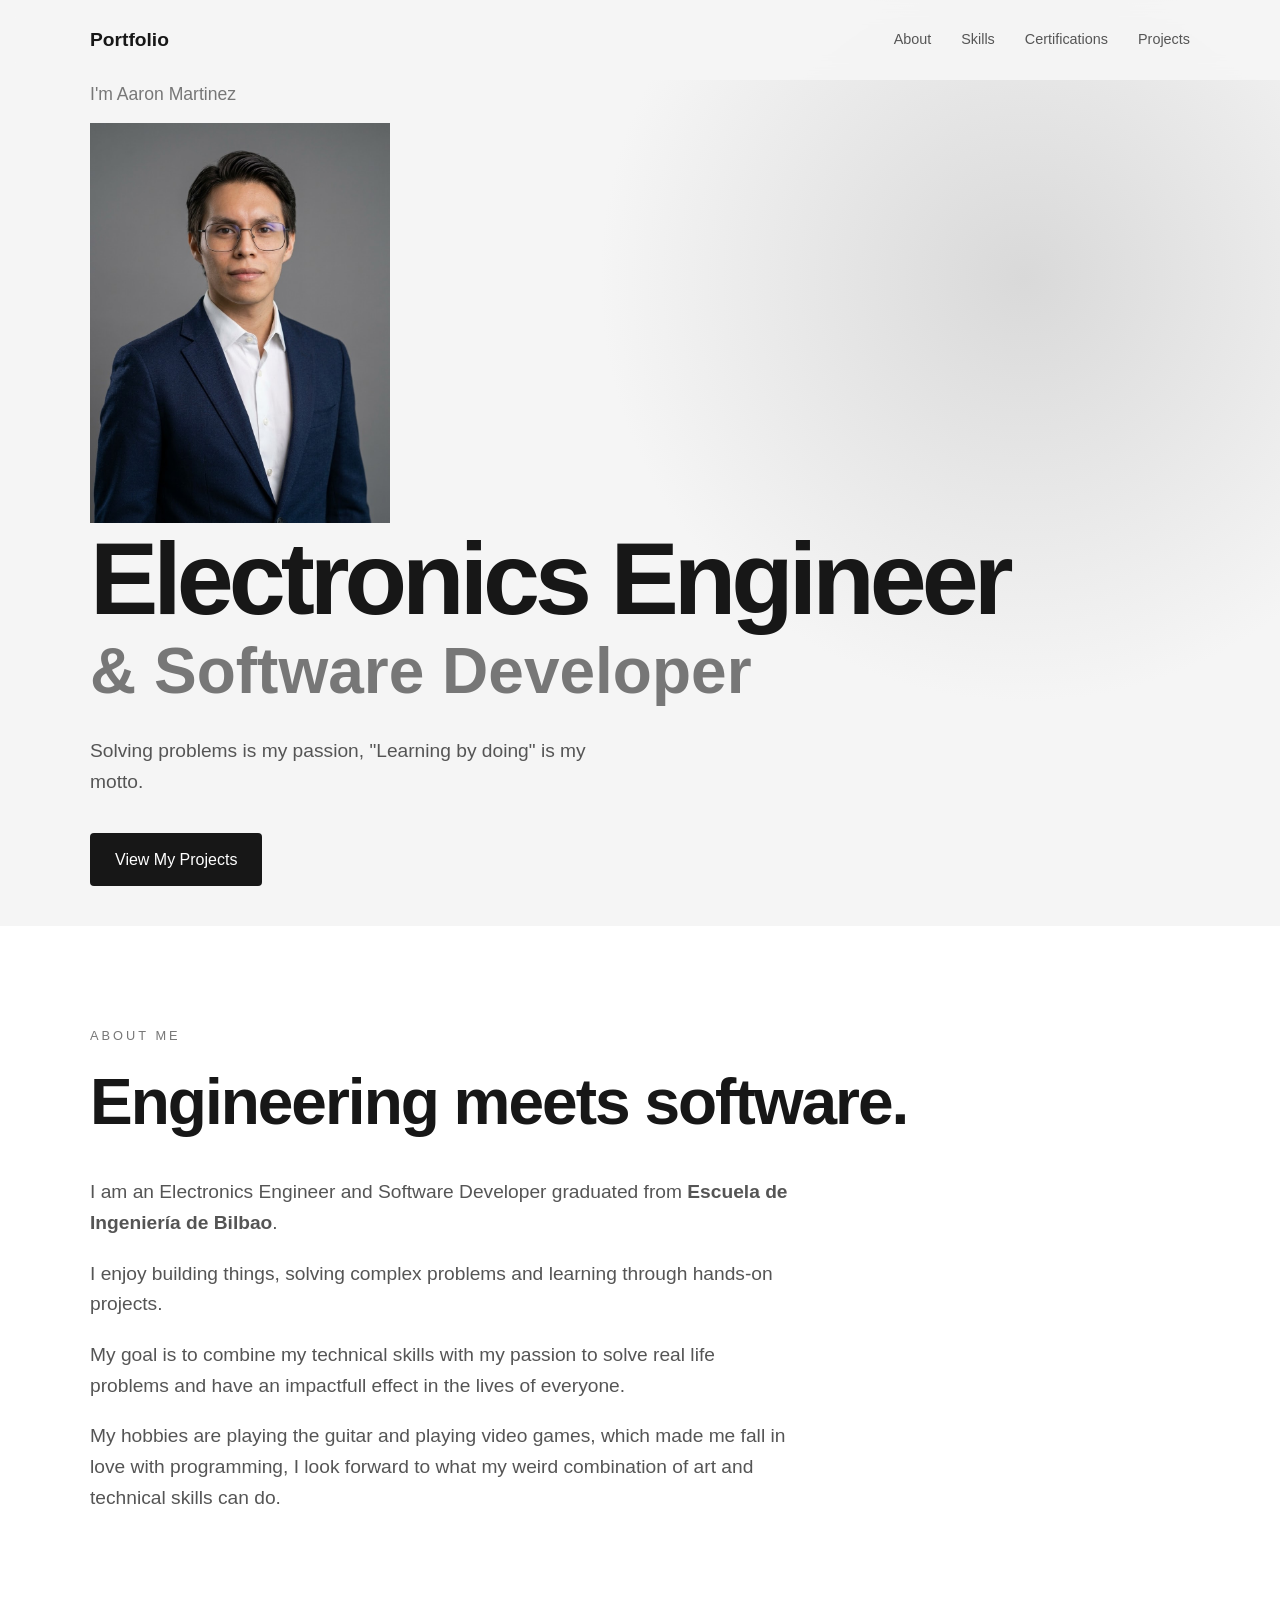
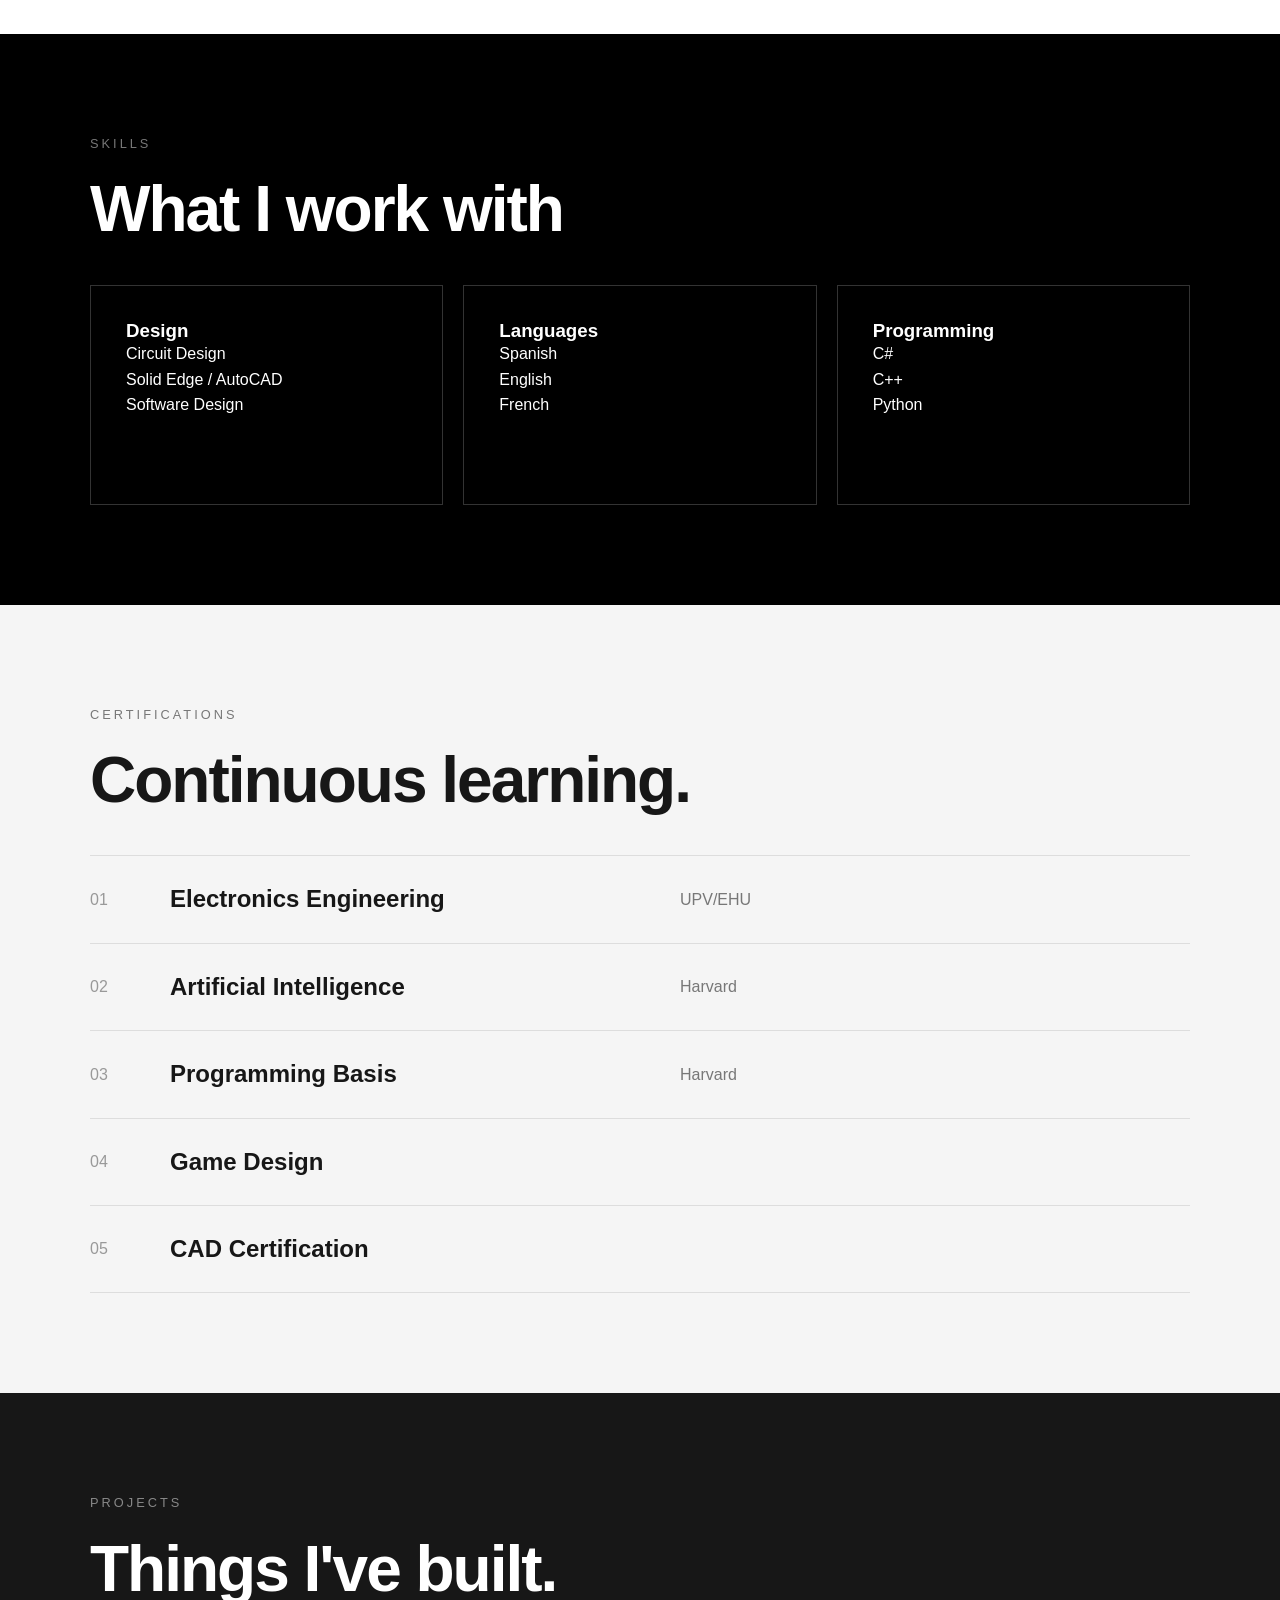
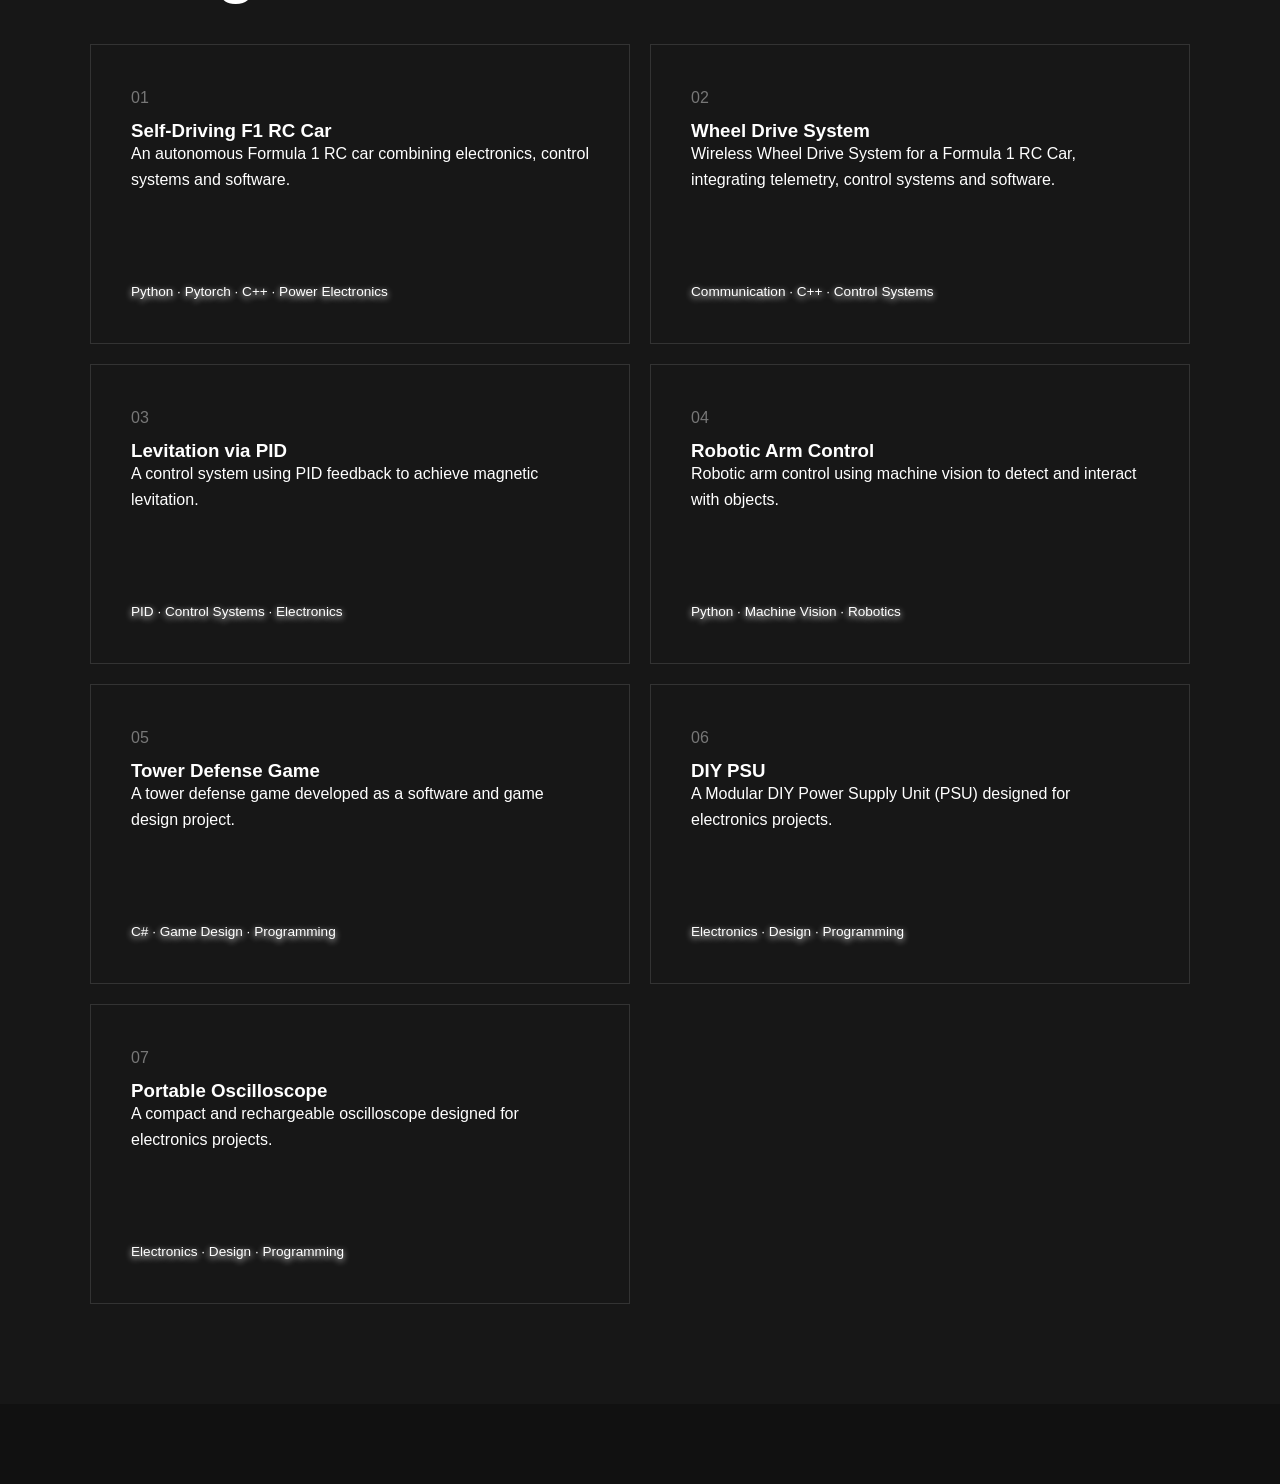
==== index.html @ e3aecd92 "Expand portfolio bio and refine project styling Add personal goals and hobbies to the About section," ====
<html lang="en">
<head>
    <meta charset="UTF-8">
    <meta name="viewport" content="width=device-width, initial-scale=1.0">

    <title>Electronics Engineer | Software Developer</title>

    <link rel="stylesheet" href="style.css">
</head>

<body>

    <!-- Navigation -->
    <nav>
        <div class="nav-container">
            <a href="#" class="logo">Portfolio</a>

            <div class="nav-links">
                <a href="#about">About</a>
                <a href="#skills">Skills</a>
                <a href="#certifications">Certifications</a>
                <a href="#projects">Projects</a>
            </div>
        </div>
    </nav>


    <!-- Hero Section -->
    <header class="hero">

        <div class="hero-content">

            <p class="intro">I'm Aaron Martinez</p>

            <img src="images/Profile.jpeg" alt="This is my picture" width="300">

            <h1>Electronics Engineer</h1>

            <h2>& Software Developer</h2>

            <p class="description">
                Solving problems is my passion,
                "Learning by doing" is my motto.
            </p>

            <a href="#projects" class="button">
                View My Projects
            </a>

        </div>

    </header>


    <!-- About -->
    <section id="about">

        <div class="container">

            <p class="section-label">ABOUT ME</p>

            <h2>Engineering meets software.</h2>

            <p>
                I am an Electronics Engineer and Software Developer
                graduated from <strong>Escuela de Ingeniería de Bilbao</strong>.
            </p>

            <p>
                I enjoy building things, solving complex problems and
                learning through hands-on projects.
            </p>

            <p>My goal is to combine my technical skills with my passion to solve real life problems and have an impactfull effect in the lives of everyone.</p>

            <p>My hobbies are playing the guitar and playing video games, which made me fall in love with programming, I look forward to what my weird combination of art and technical skills can do.</p>

        </div>

    </section>


    <!-- Skills -->
    <section id="skills" class="dark-section-underlay">

        <div class="container-underlay">
            <p class="section-label">SKILLS</p>

            <h2>What I work with</h2>

            <div class="skills-grid">

                <div class="skill-card-design">
                    <h3>Design</h3>
                    <p>
                        Circuit Design<br>
                        Solid Edge / AutoCAD<br>
                        Software Design
                    </p>
                </div>

                <div class="skill-card-languages">
                    <h3>Languages</h3>
                    <p>
                        Spanish<br>
                        English<br>
                        French
                    </p>
                </div>

                <div class="skill-card-programming">
                    <h3>Programming</h3>
                    <p>
                        C#<br>
                        C++<br>
                        Python
                    </p>
                </div>

            </div>

        </div>

    </section>


    <!-- Certifications -->
    <section id="certifications">

        <div class="container">

            <p class="section-label">CERTIFICATIONS</p>

            <h2>Continuous learning.</h2>

            <div class="certifications-list">
                
                <div class="certification">
                    <span>01</span>
                    <h3><a href="Certificates/University_Certificate.html">Electronics Engineering</a></h3>
                    <p>UPV/EHU</p>
                </div>

                <div class="certification">
                    <span>02</span>
                    <h3><a href="Certificates/AI_Certificate.html">Artificial Intelligence</a></h3>
                    <p>Harvard</p>
                </div>
                
                <div class="certification">
                    <span>03</span>
                    <h3><a href="Certificates/Programming_Certificate.html">Programming Basis</a></h3>
                    <p>Harvard</p>
                </div>

                <div class="certification">
                    <span>04</span>
                    <h3><a href="Certificates/Game_Certificate.html">Game Design</a></h3>
                </div>

                <div class="certification">
                    <span>05</span>
                    <h3>CAD Certification</h3>
                </div>

            </div>

        </div>

    </section>


    <!-- Projects -->
    <section id="projects" class="dark-section">

        <div class="container">

            <p class="section-label">PROJECTS</p>

            <h2>Things I've built.</h2>

            <div class="projects-grid">

                <article class="project-card-1">
                    <div class="project-number">01</div>

                    <h3>Self-Driving F1 RC Car</h3>

                    <p>
                        An autonomous Formula 1 RC car combining
                        electronics, control systems and software.
                    </p>

                    <span class="project-tags">
                        Python · Pytorch · C++ · Power Electronics
                    </span>
                </article>

                <article class="project-card-2">
                    <div class="project-number">02</div>

                    <h3>Wheel Drive System</h3>

                    <p>
                        Wireless Wheel Drive System for a Formula 1 RC Car, integrating
                        telemetry, control systems and software.
                    </p>

                    <span class="project-tags">
                        Communication · C++ · Control Systems
                    </span>
                </article>


                <article class="project-card-3">
                    <div class="project-number">03</div>

                    <h3><a href="Projects/Levitator_paper.html">Levitation via PID</a></h3>

                    <p>
                        A control system using PID feedback to
                        achieve magnetic levitation.
                    </p>

                    <span class="project-tags">
                        PID · Control Systems · Electronics
                    </span>
                </article>


                <article class="project-card-4">
                    <div class="project-number">04</div>

                    <h3>Robotic Arm Control</h3>

                    <p>
                        Robotic arm control using machine vision
                        to detect and interact with objects.
                    </p>

                    <span class="project-tags">
                        Python · Machine Vision · Robotics
                    </span>
                </article>


                <article class="project-card-5">
                    <div class="project-number">05</div>

                    <h3>Tower Defense Game</h3>

                    <p>
                        A tower defense game developed as a
                        software and game design project.
                    </p>

                    <span class="project-tags">
                        C# · Game Design · Programming
                    </span>
                </article>

                <article class="project-card-6">
                    <div class="project-number">06</div>

                    <h3>DIY PSU</h3>

                    <p>
                        A Modular DIY Power Supply Unit (PSU) designed for electronics projects.
                    </p>

                    <span class="project-tags">
                        Electronics · Design · Programming
                    </span>
                </article>

                <article class="project-card-7">
                    <div class="project-number">07</div>

                    <h3>Portable Oscilloscope</h3>

                    <p>
                        A compact and rechargeable oscilloscope designed for electronics projects.
                    </p>

                    <span class="project-tags">
                        Electronics · Design · Programming
                    </span>

                </article>

            </div>

        </div>

    </section>


    <!-- Footer -->
    <footer>

        <p>
            
        </p>

    </footer>


</body>
</html>
---- style.css ----
/* ------------------------------
   General
------------------------------ */

* {
    margin: 0;
    padding: 0;
    box-sizing: border-box;
}

html {
    scroll-behavior: smooth;
}

body {
    font-family: Arial, Helvetica, sans-serif;
    background: #f5f5f5;
    color: #171717;
    line-height: 1.6;
}

.container {
    width: min(1100px, 90%);
    margin: auto;
}

.container-underlay {
    width: min(1100px, 90%);
    margin: auto;
    position: relative;
    height: fit-content;

}

section {
    padding: 100px 0;
}

h1,
h2,
h3 {
    line-height: 1.1;
}

a {
    color: inherit;
    text-decoration: none;
}


/* ------------------------------
   Navigation
------------------------------ */

nav {
    position: fixed;
    top: 0;
    left: 0;

    width: 100%;

    background: rgba(245, 245, 245, 0.9);

    backdrop-filter: blur(10px);

    z-index: 100;
}

.nav-container {
    width: min(1100px, 90%);
    margin: auto;

    height: 80px;

    display: flex;
    align-items: center;
    justify-content: space-between;
}

.logo {
    font-size: 1.2rem;
    font-weight: bold;
}

.nav-links {
    display: flex;
    gap: 30px;
}

.nav-links a {
    font-size: 0.9rem;
    color: #555;

    transition: color 0.2s;
}

.nav-links a:hover {
    color: #000;
}


/* ------------------------------
   Hero
------------------------------ */

.hero {
    min-height: 100vh;

    display: flex;
    align-items: center;

    background:
        radial-gradient(
            circle at 80% 30%,
            #d9d9d9,
            transparent 35%
        );
}

.hero-content {
    width: min(1100px, 90%);
    margin: auto;
    margin-top: 80px;
    margin-bottom: 40px;
}

.intro {
    font-size: 1.1rem;
    color: #777;

    margin-bottom: 15px;
}

.hero h1 {
    font-size: clamp(3rem, 8vw, 7rem);
    letter-spacing: -5px;
}

.hero h2 {
    font-size: clamp(2rem, 5vw, 4rem);

    color: #777;

    margin-bottom: 30px;
}

.description {
    max-width: 500px;

    font-size: 1.2rem;
    color: #555;

    margin-bottom: 35px;
}

.button {
    display: inline-block;

    padding: 14px 25px;

    background: #171717;
    color: white;

    border-radius: 4px;

    transition: transform 0.2s, background 0.2s;
}

.button:hover {
    transform: translateY(-3px);
    background: #333;
}


/* ------------------------------
   Section headings
------------------------------ */

.section-label {
    font-size: 0.8rem;

    letter-spacing: 3px;

    color: #777;

    margin-bottom: 20px;
}

section h2 {
    font-size: clamp(2rem, 5vw, 4rem);

    margin-bottom: 40px;

    letter-spacing: -2px;
}


/* ------------------------------
   About
------------------------------ */

#about {
    background: white;
}

#about p:not(.section-label) {
    max-width: 700px;

    font-size: 1.2rem;

    color: #555;

    margin-bottom: 20px;
}


/* ------------------------------
   Dark Sections
------------------------------ */

.dark-section {
    background: #171717;
    color: white;
}

.dark-section-underlay {
    position: relative;
    isolation: isolate;
    overflow: hidden;
    background: url('images/Black.png') no-repeat center / cover;
    color: white;
}

.dark-section-underlay::before {
    content: "";
    position: absolute;
    inset: 0;
    background: var(--bg-image) no-repeat center / cover;
    opacity: 0;
    transition: opacity 0.5s ease-in-out;
    z-index: -1;
}

.dark-section-underlay:has(.skill-card-design:hover)::before {
    --bg-image: url('images/Lab_1.jpeg');
    opacity: 0.5;
}

.dark-section-underlay:has(.skill-card-languages:hover)::before {
    --bg-image: url('images/Triflag.jpg');
    opacity: 0.5;
}

.dark-section-underlay:has(.skill-card-programming:hover)::before {
    --bg-image: url('images/CS50.png');
    background-size: cover;
    opacity: 0.5;
}

.dark-section .section-label {
    color: #888;
}


/* ------------------------------
   Skills
------------------------------ */

.skills-grid {
    display: grid;

    grid-template-columns: repeat(3, 1fr);

    gap: 20px;
}

.skill-card-design {
    top: 0;
    left: 0;
    transform: translate(0, 0);

    padding: 35px;

    border: 1px solid #333;

    min-height: 220px;

    transition: transform 0.2s, border-color 0.2s;
}

.skill-card-languages {
    top: 0;
    left: 0;
    transform: translate(0, 0);

    padding: 35px;

    border: 1px solid #333;

    min-height: 220px;

    transition: transform 0.2s, border-color 0.2s;
}

.skill-card-programming {
    top: 0;
    left: 0;
    transform: translate(0, 0);

    padding: 35px;

    border: 1px solid #333;

    min-height: 220px;

    transition: transform 0.2s, border-color 0.2s;
}

.skill-card:hover {
    transform: translateY(-5px);

    border-color: #777;
}

.skill-card-design:hover {
    transform: translateY(-5px);

    border-color: #777;
}

.skill-card-languages:hover {
    transform: translateY(-5px);

    border-color: #777;
}

.skill-card-programming:hover {
    transform: translateY(-5px);

    border-color: #777;
}

.skill-card:hover {
    transform: translateY(-5px);

    border-color: #777;
}

.skill-card h3 {
    text-shadow: 0 2px 6px rgba(0, 0, 0, 0.7);

    font-size: 1.5rem;

    margin-bottom: 20px;
}

.skill-card p {
    text-shadow: 0 2px 6px rgba(0, 0, 0, 0.7);

    color: #aaa;
}


/* ------------------------------
   Certifications
------------------------------ */

.certifications-list {
    border-top: 1px solid #ddd;
}

.certification {
    display: grid;

    grid-template-columns: 80px 1fr 1fr;

    align-items: center;

    padding: 30px 0;

    border-bottom: 1px solid #ddd;
}

.certification:hover {
    background: #d7d7d7;
    transform: translateX(5px);
}

.certification span {
    color: #999;
}

.certification h3 {
    font-size: 1.5rem;
}

.certification p {
    color: #777;
}


/* ------------------------------
   Projects
------------------------------ */

.projects-grid {
    display: grid;

    grid-template-columns: repeat(2, 1fr);

    gap: 20px;
}

.project-card {
    padding: 40px;

    border: 1px solid #333;

    min-height: 300px;

    display: flex;
    flex-direction: column;

    transition: transform 0.2s, border-color 0.2s;
}

.project-card-1 {
    padding: 40px;

    border: 1px solid #333;

    min-height: 300px;

    display: flex;
    flex-direction: column;

    transition: transform 0.2s, border-color 0.2s;
}

.project-card-1::before{
    content: "";
    position: absolute;
    background:url("images/F1_Chasis.jpeg") no-repeat center / cover;
    inset: 0;
    opacity: 0;
    transition: opacity 1s ease-in-out;
    z-index: -1;
}

.project-card-1:hover {
    transform: translateY(-5px);

    border-color: #777;
}

.project-card-1:hover::before {
    opacity: 1;
}

.project-card-2 {
    padding: 40px;

    border: 1px solid #333;

    min-height: 300px;

    display: flex;
    flex-direction: column;

    transition: transform 0.2s, border-color 0.2s;
}

.project-card-2::before{
    content: "";
    position: absolute;
    background:url("images/Wheel_Inside_1.jpeg") no-repeat center / cover;
    inset: 0;
    opacity: 0;
    transition: opacity 1s ease-in-out;
    z-index: -1;
}

.project-card-2:hover {
    transform: translateY(-5px);

    border-color: #777;
}

.project-card-2:hover::before {
    opacity: 1;
}

.project-card-3 {
    padding: 40px;

    border: 1px solid #333;

    min-height: 300px;

    display: flex;
    flex-direction: column;

    transition: transform 0.2s, border-color 0.2s;
}

.project-card-3::before{
    content: "";
    position: absolute;
    background:url("images/Levitator_1.png") no-repeat center / cover;
    inset: 0;
    opacity: 0;
    transition: opacity 1s ease-in-out;
    z-index: -1;
}

.project-card-3:hover {
    transform: translateY(-5px);

    border-color: #777;
}

.project-card-3:hover::before {
    opacity: 1;
}

.project-card-4 {
    padding: 40px;

    border: 1px solid #333;

    min-height: 300px;

    display: flex;
    flex-direction: column;

    transition: transform 0.2s, border-color 0.2s;
}

.project-card-4::before{
    content: "";
    position: absolute;
    background:url("images/Levitator_1.png") no-repeat center / cover;
    inset: 0;
    opacity: 0;
    transition: opacity 1s ease-in-out;
    z-index: -1;
}

.project-card-4:hover {
    transform: translateY(-5px);

    border-color: #777;
}

.project-card-4:hover::before {
    opacity: 1;
}

.project-card-5 {
    padding: 40px;

    border: 1px solid #333;

    min-height: 300px;

    display: flex;
    flex-direction: column;

    transition: transform 0.2s, border-color 0.2s;
}

.project-card-5::before{
    content: "";
    position: absolute;
    background:url("images/Game.png") no-repeat center / cover;
    inset: 0;
    opacity: 0;
    transition: opacity 1s ease-in-out;
    z-index: -1;
}

.project-card-5:hover {
    transform: translateY(-5px);

    border-color: #777;
}

.project-card-5:hover::before {
    opacity: 1;
}

.project-card-6 {
    padding: 40px;

    border: 1px solid #333;

    min-height: 300px;

    display: flex;
    flex-direction: column;

    transition: transform 0.2s, border-color 0.2s;
}

.project-card-6::before{
    content: "";
    position: absolute;
    background:url("images/PSU_Front.jpg") no-repeat center / cover;
    inset: 0;
    opacity: 0;
    transition: opacity 1s ease-in-out;
    z-index: -1;
}

.project-card-6:hover {
    transform: translateY(-5px);

    border-color: #777;
}

.project-card-6:hover::before {
    opacity: 1;
}

.project-card-7 {
    padding: 40px;

    border: 1px solid #333;

    min-height: 300px;

    display: flex;
    flex-direction: column;

    transition: transform 0.2s, border-color 0.2s;
}

.project-card-7::before{
    content: "";
    position: absolute;
    background:url("images/Oscilloscope_Front.jpg") no-repeat center / cover;
    inset: 0;
    opacity: 0;
    transition: opacity 1s ease-in-out;
    z-index: -1;
}

.project-card-7:hover {
    transform: translateY(-5px);

    border-color: #777;
}

.project-card-7:hover::before {
    opacity: 1;
}


.project-number {
    color: #777;

    margin-bottom: 10px;
}

.project-card h3 {
    font-size: 1.8rem;

    margin-bottom: 15px;
}

.project-card p {
    color: #aaa;

    margin-bottom: 25px;
}

.project-tags {
    margin-top: auto;

    font-size: 0.85rem;
    text-shadow: 0 2px 6px white;

    color: white;
}


/* ------------------------------
   Footer
------------------------------ */

footer {
    padding: 40px;

    text-align: center;

    background: #111;

    color: #666;

    font-size: 0.9rem;
}


/* ------------------------------
   Mobile
------------------------------ */

@media (max-width: 700px) {

    .nav-links {
        display: none;
    }

    .hero h1 {
        letter-spacing: -2px;
    }

    .skills-grid {
        grid-template-columns: 1fr;
    }

    .projects-grid {
        grid-template-columns: 1fr;
    }

    .certification {
        grid-template-columns: 50px 1fr;
        gap: 10px;
    }

    .certification p {
        grid-column: 2;
    }

    section {
        padding: 70px 0;
    }

    .overlay-box {
        position: relative;
    }

    .overlay-box img{
        width: 100%;
        display: block;
    }

    .overlay-image h2{
        position: absolute;
        bottom: 20px;
        left: 20px;
        color: white;
        text-shadow: 0 2px 6px rgba(0, 0, 0, 0.7);
    }

}
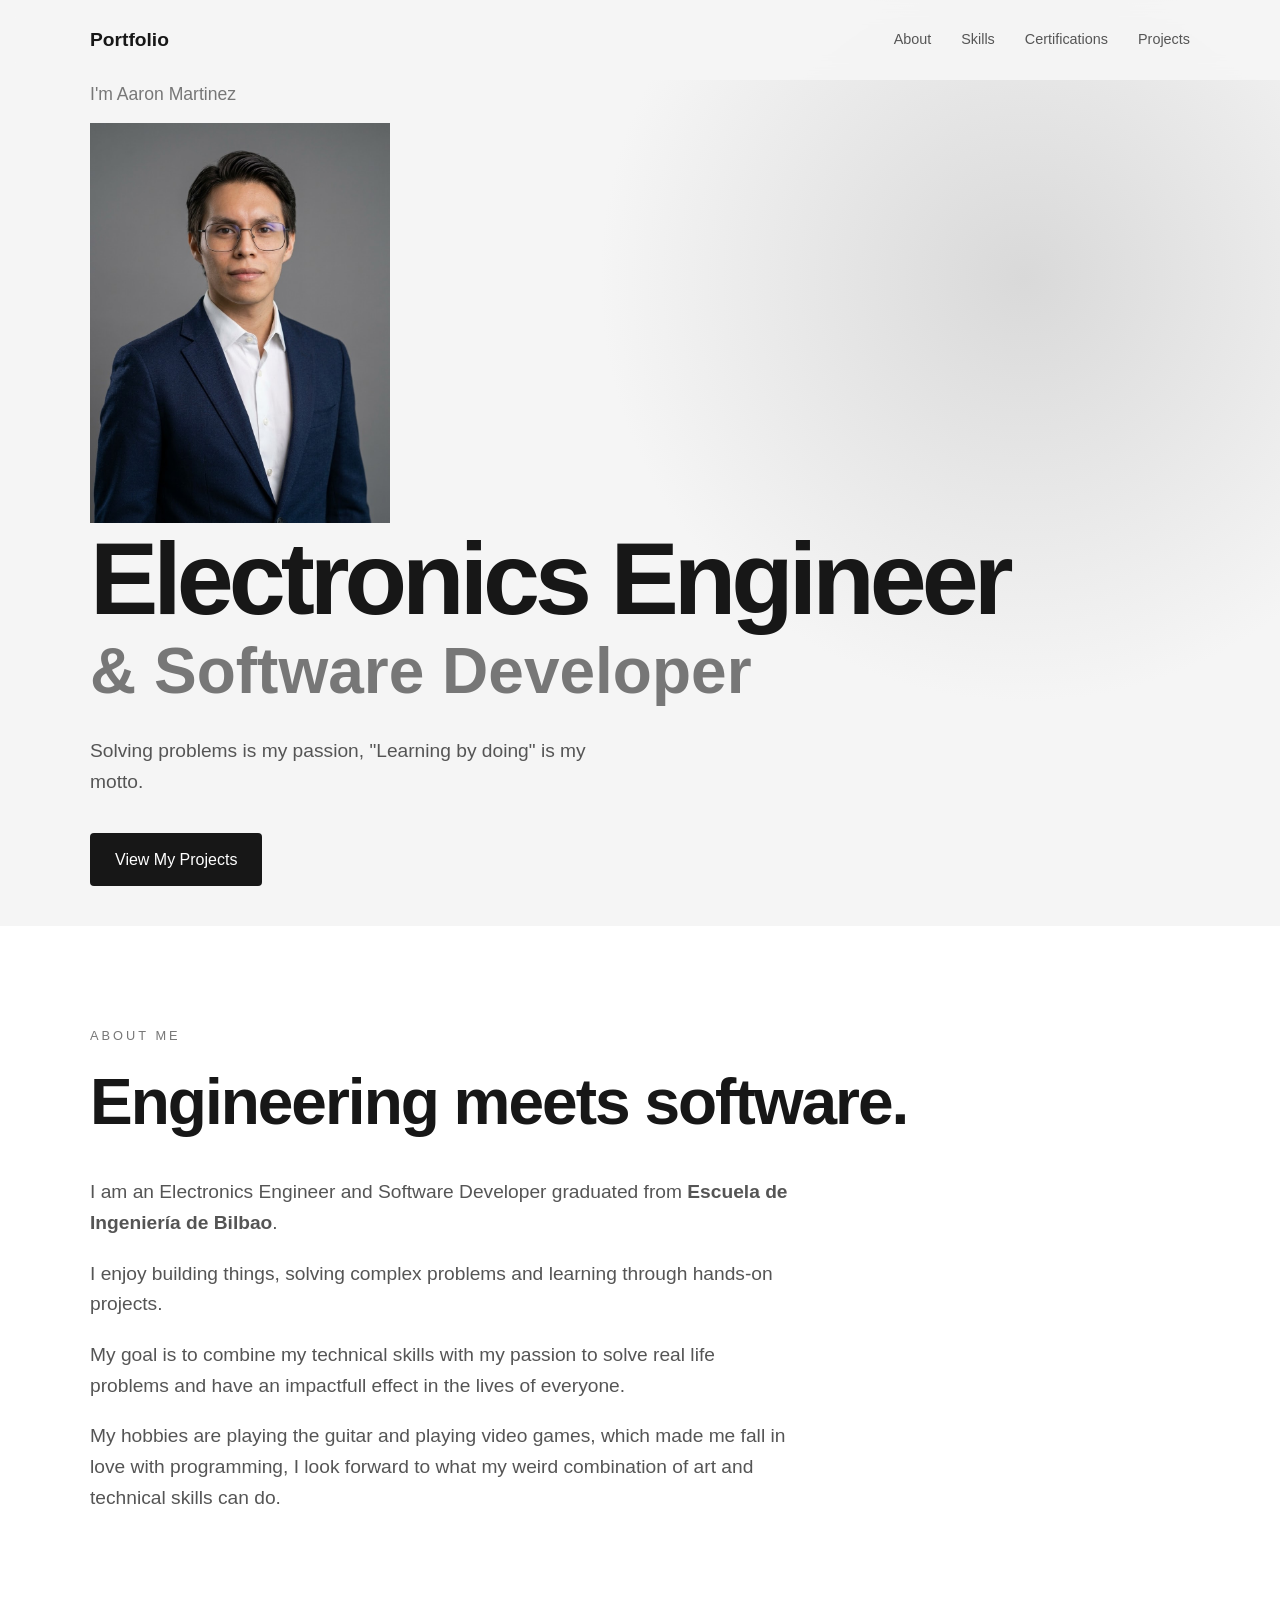
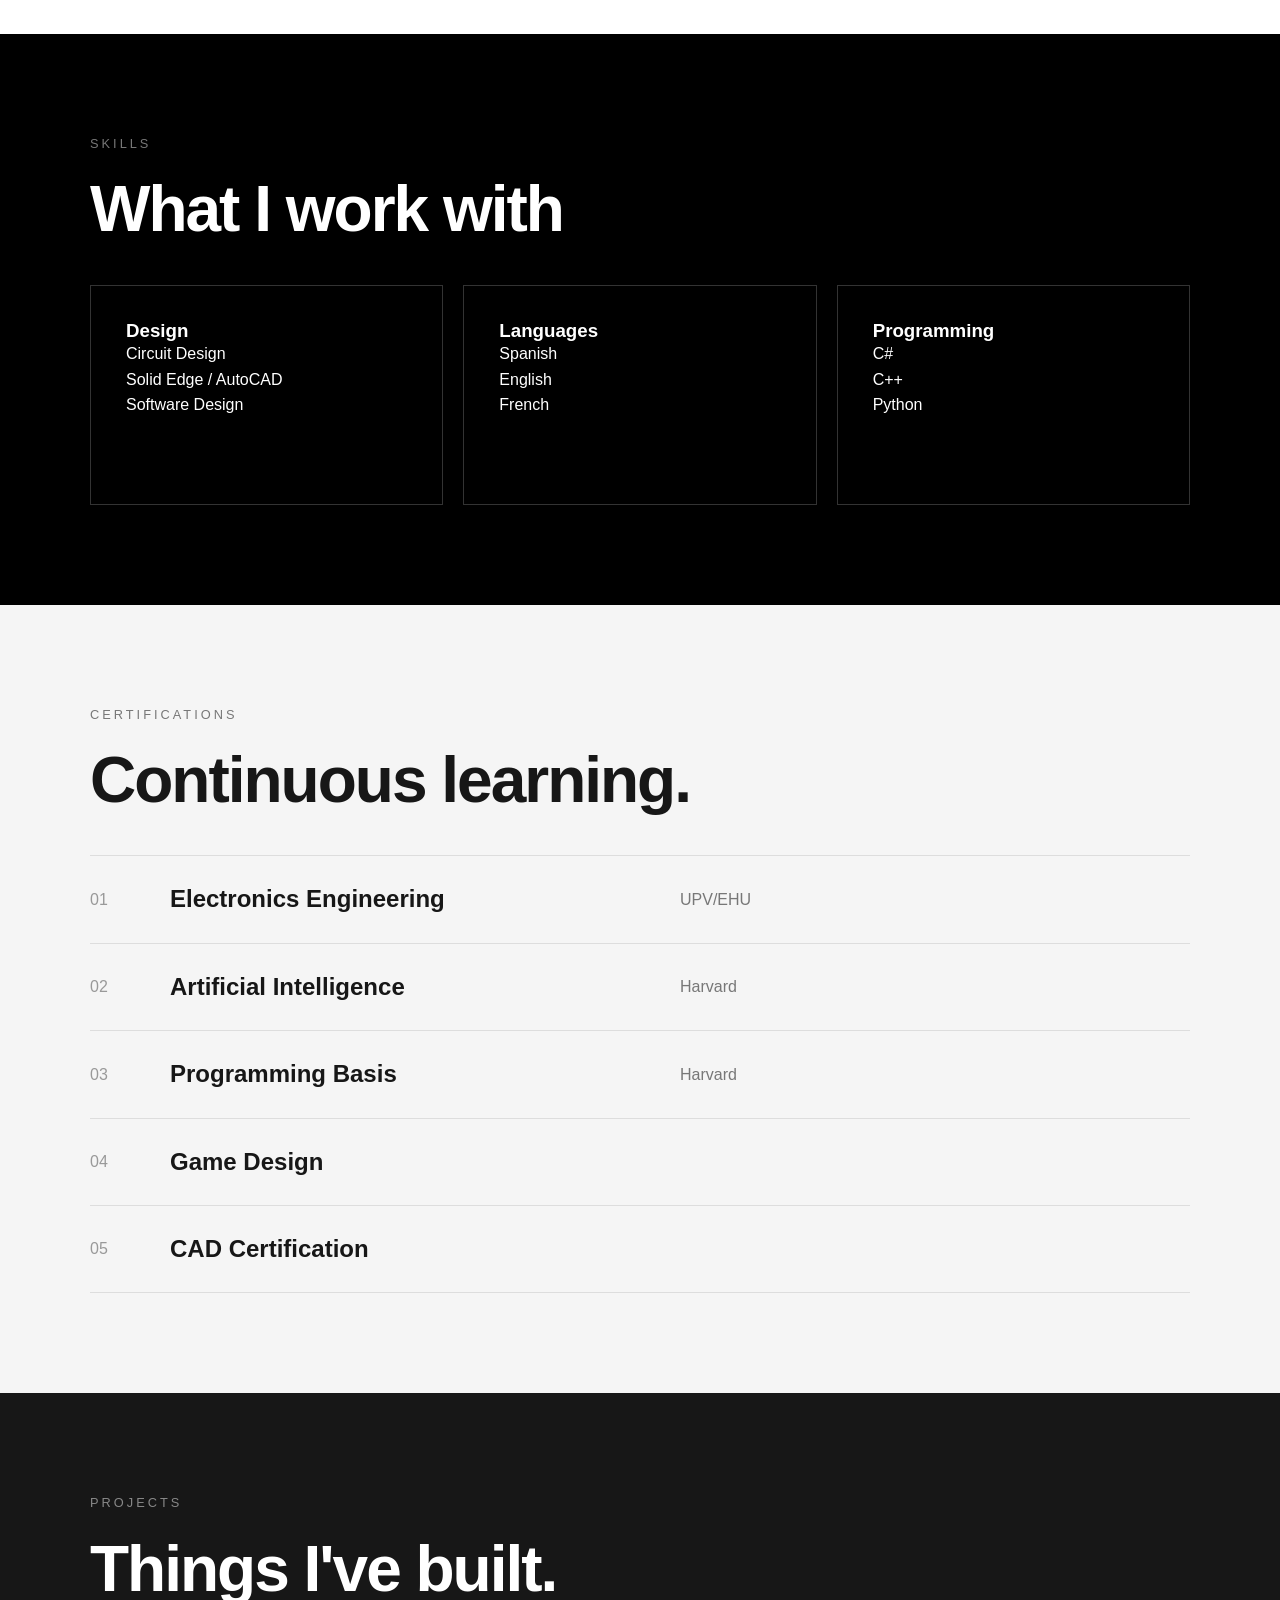
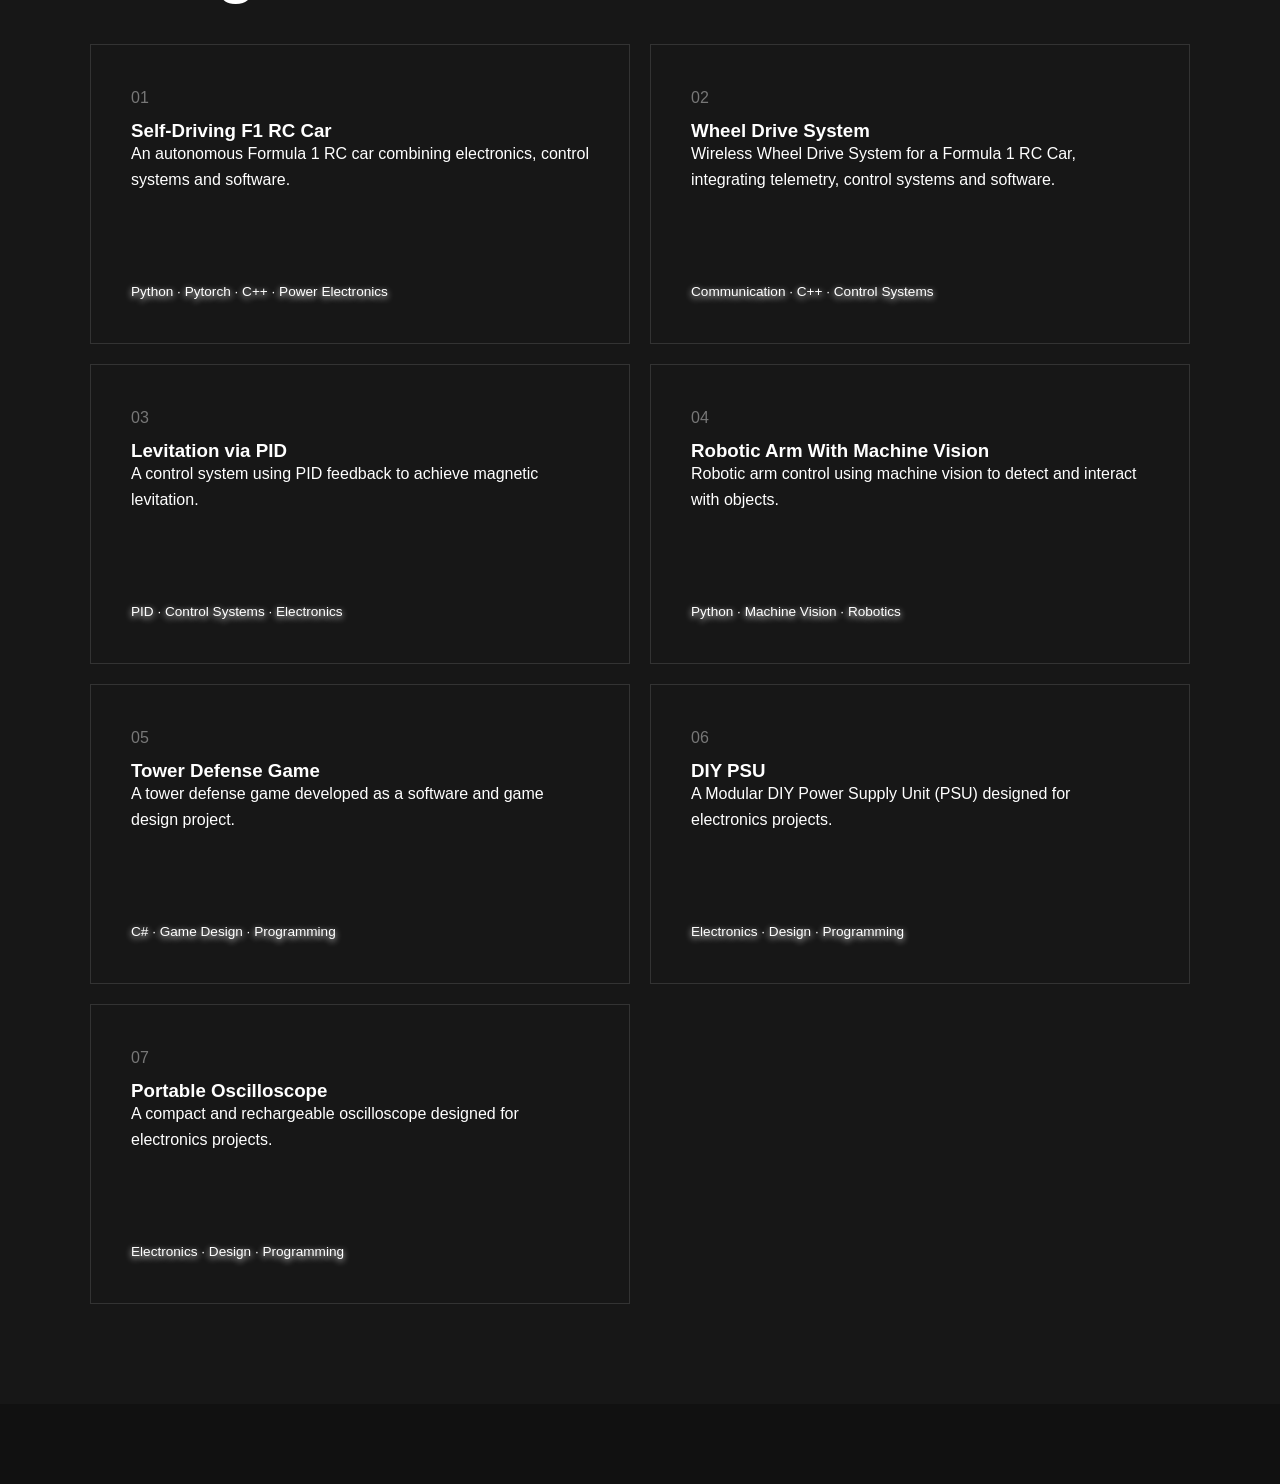
==== commit 8c103810: "Add project pages and supporting assets Add detail pages and media for the F1 car, wheel drive syste" ====
--- a/index.html
+++ b/index.html
@@ -184,7 +184,7 @@
                 <article class="project-card-1">
                     <div class="project-number">01</div>
 
-                    <h3>Self-Driving F1 RC Car</h3>
+                    <h3><a href="Projects/F1_paper.html">Self-Driving F1 RC Car</a></h3>
 
                     <p>
                         An autonomous Formula 1 RC car combining
@@ -199,7 +199,7 @@
                 <article class="project-card-2">
                     <div class="project-number">02</div>
 
-                    <h3>Wheel Drive System</h3>
+                    <h3><a href="Projects/Formula_Wheel_paper.html">Wheel Drive System</a></h3>
 
                     <p>
                         Wireless Wheel Drive System for a Formula 1 RC Car, integrating
@@ -231,7 +231,7 @@
                 <article class="project-card-4">
                     <div class="project-number">04</div>
 
-                    <h3>Robotic Arm Control</h3>
+                    <h3><a href="Projects/Arm_Control.html">Robotic Arm With Machine Vision</a></h3>
 
                     <p>
                         Robotic arm control using machine vision
--- a/style.css
+++ b/style.css
@@ -22,6 +22,13 @@
 .container {
     width: min(1100px, 90%);
     margin: auto;
+}
+
+.container h3:hover{
+    font-size: 150%;
+    transition: all ease-in-out;
+    color:#999;
+    text-shadow: #ffffff;
 }
 
 .container-underlay {
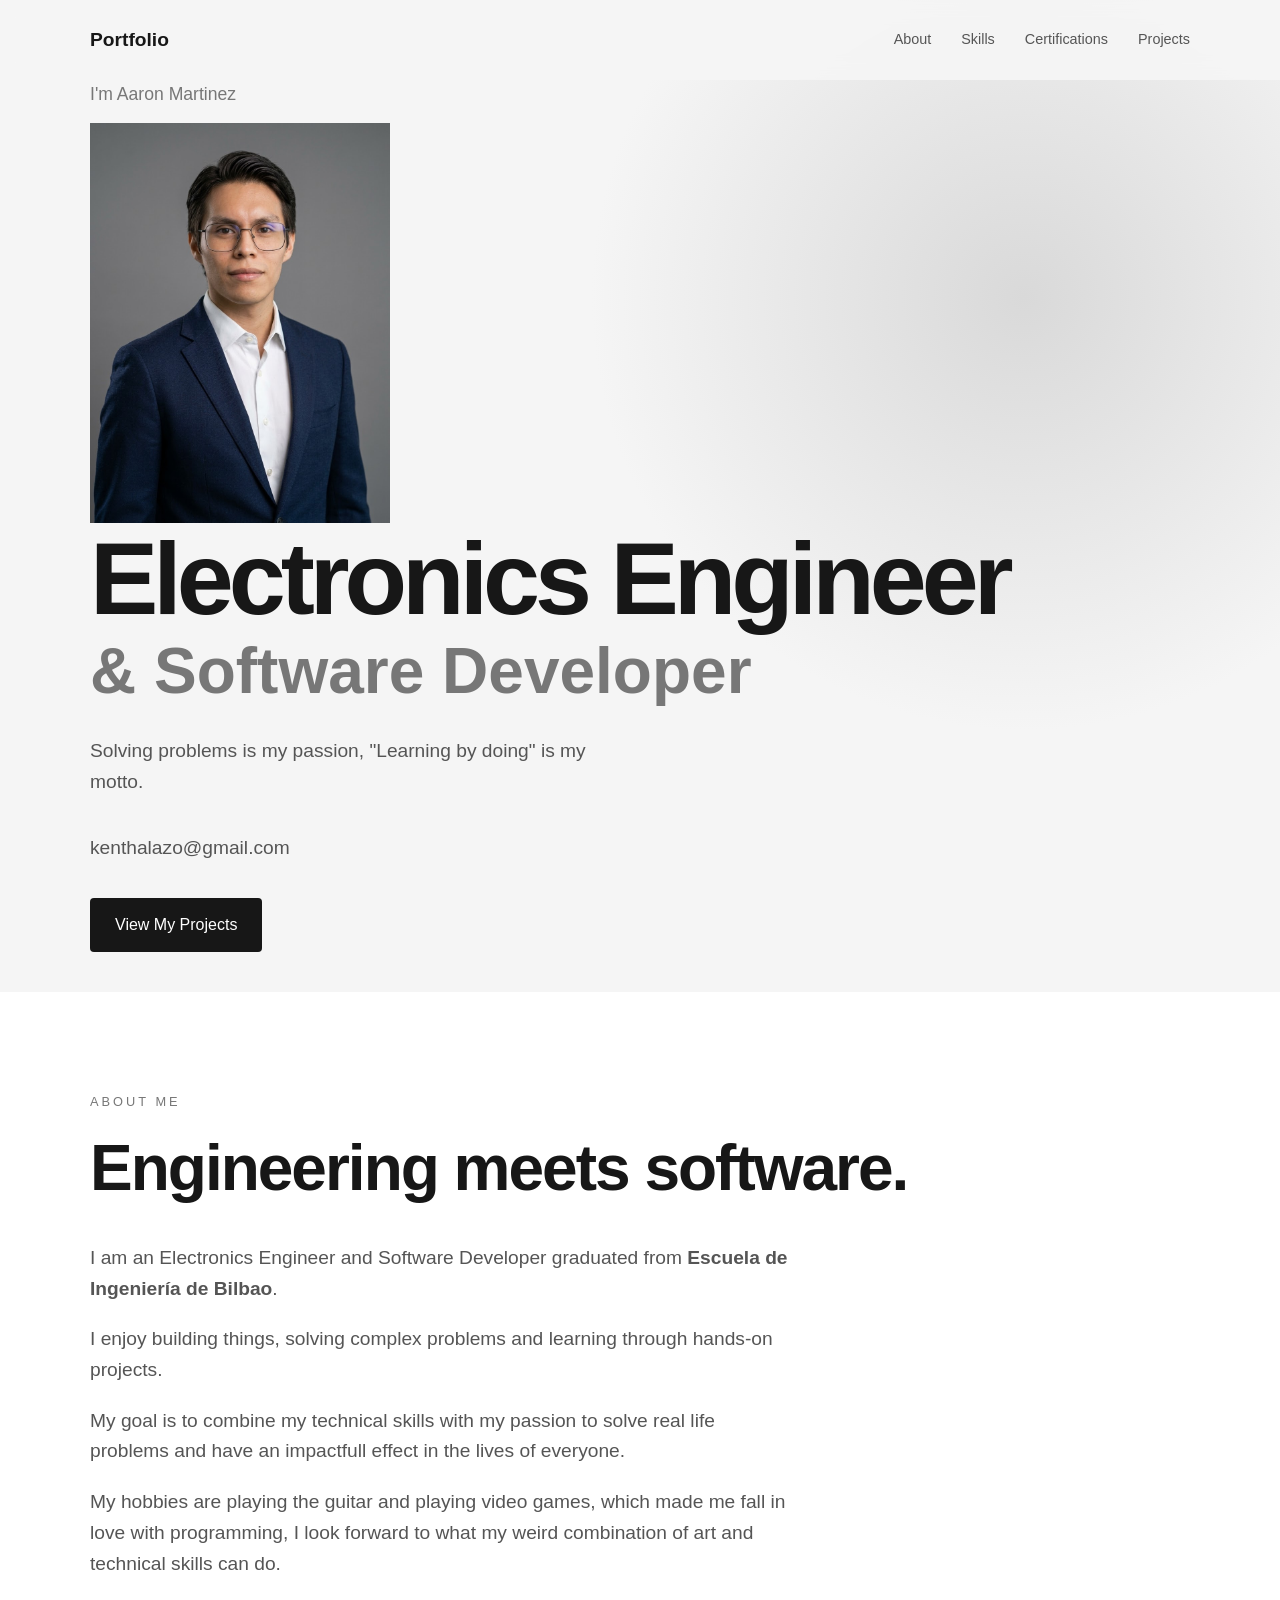
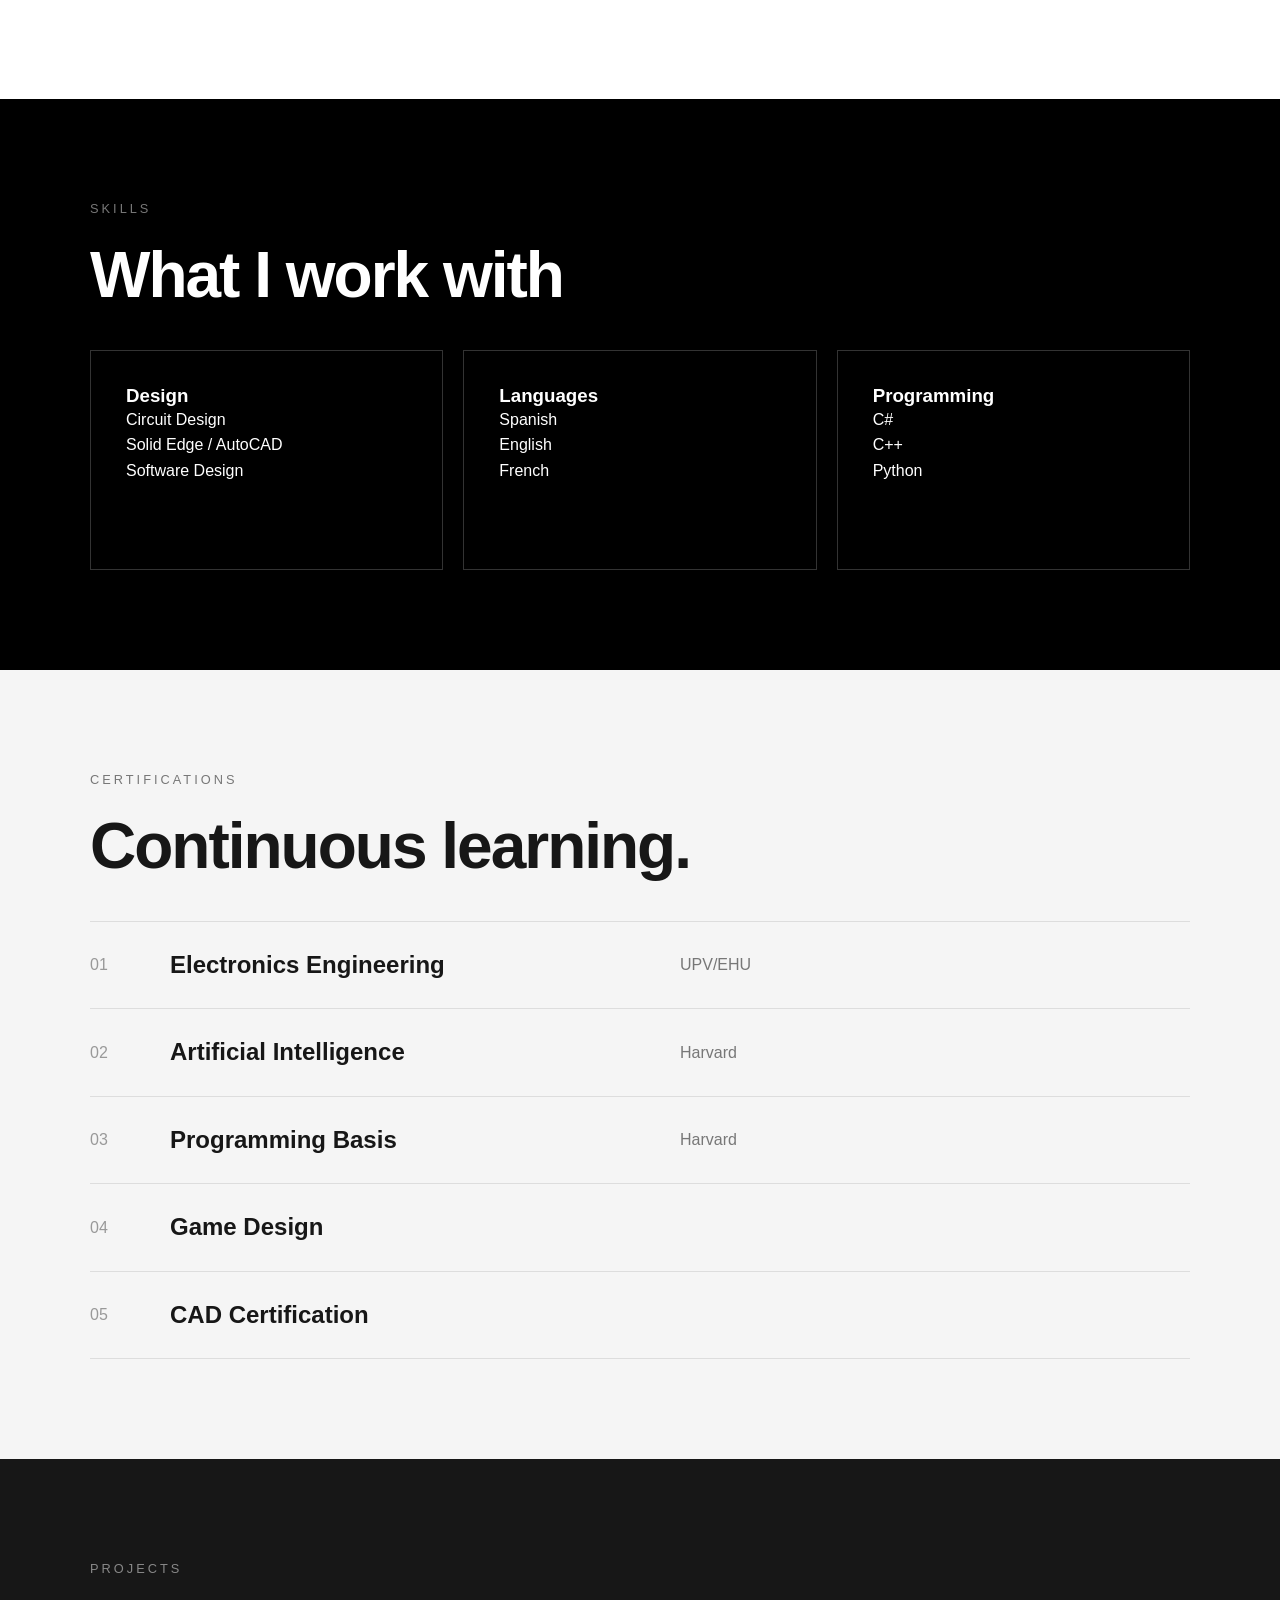
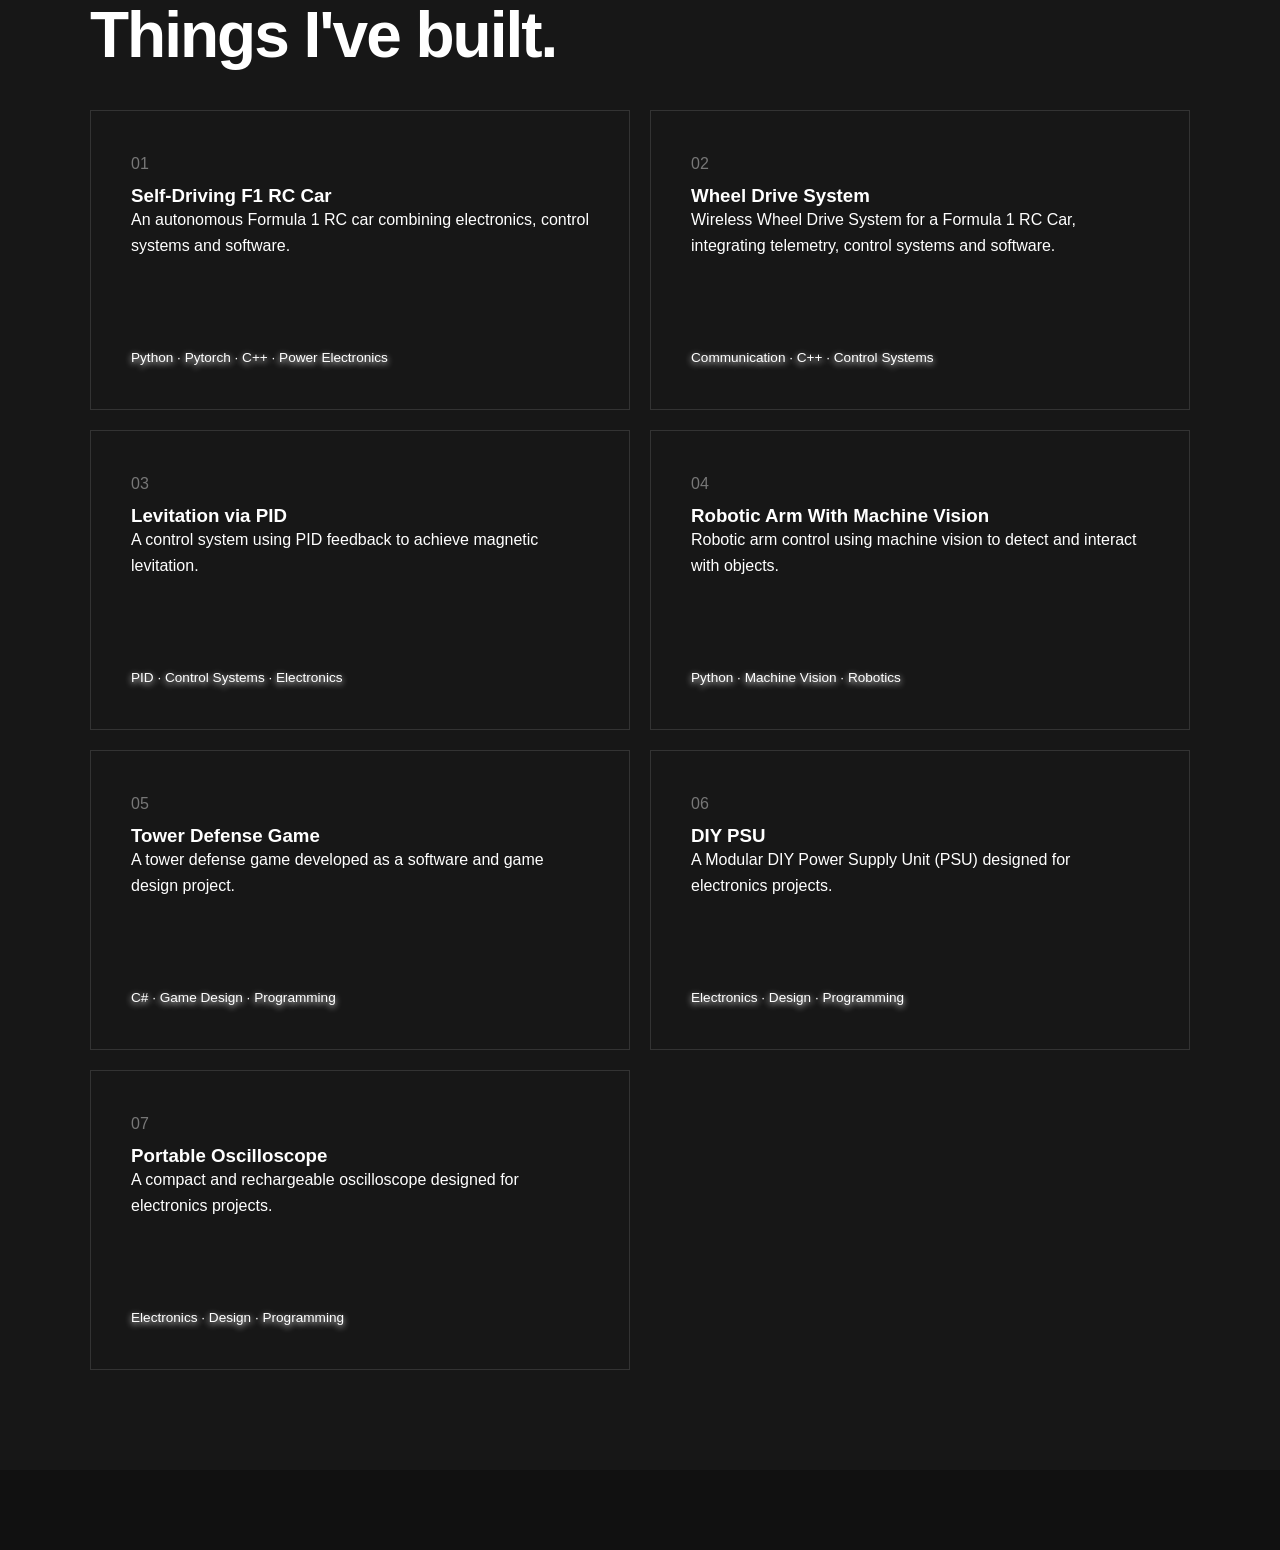
==== commit 6fc5b114: "Update Formula Wheel project portfolio Add the steering wheel project write-up, diagrams, and photos" ====
--- a/index.html
+++ b/index.html
@@ -42,6 +42,10 @@
                 Solving problems is my passion,
                 "Learning by doing" is my motto.
             </p>
+            
+            <p class="description">
+                kenthalazo@gmail.com
+            </p>
 
             <a href="#projects" class="button">
                 View My Projects
@@ -247,7 +251,7 @@
                 <article class="project-card-5">
                     <div class="project-number">05</div>
 
-                    <h3>Tower Defense Game</h3>
+                    <h3><a href="https://kenthalazo23.itch.io/behind-walls">Tower Defense Game</a></h3>
 
                     <p>
                         A tower defense game developed as a
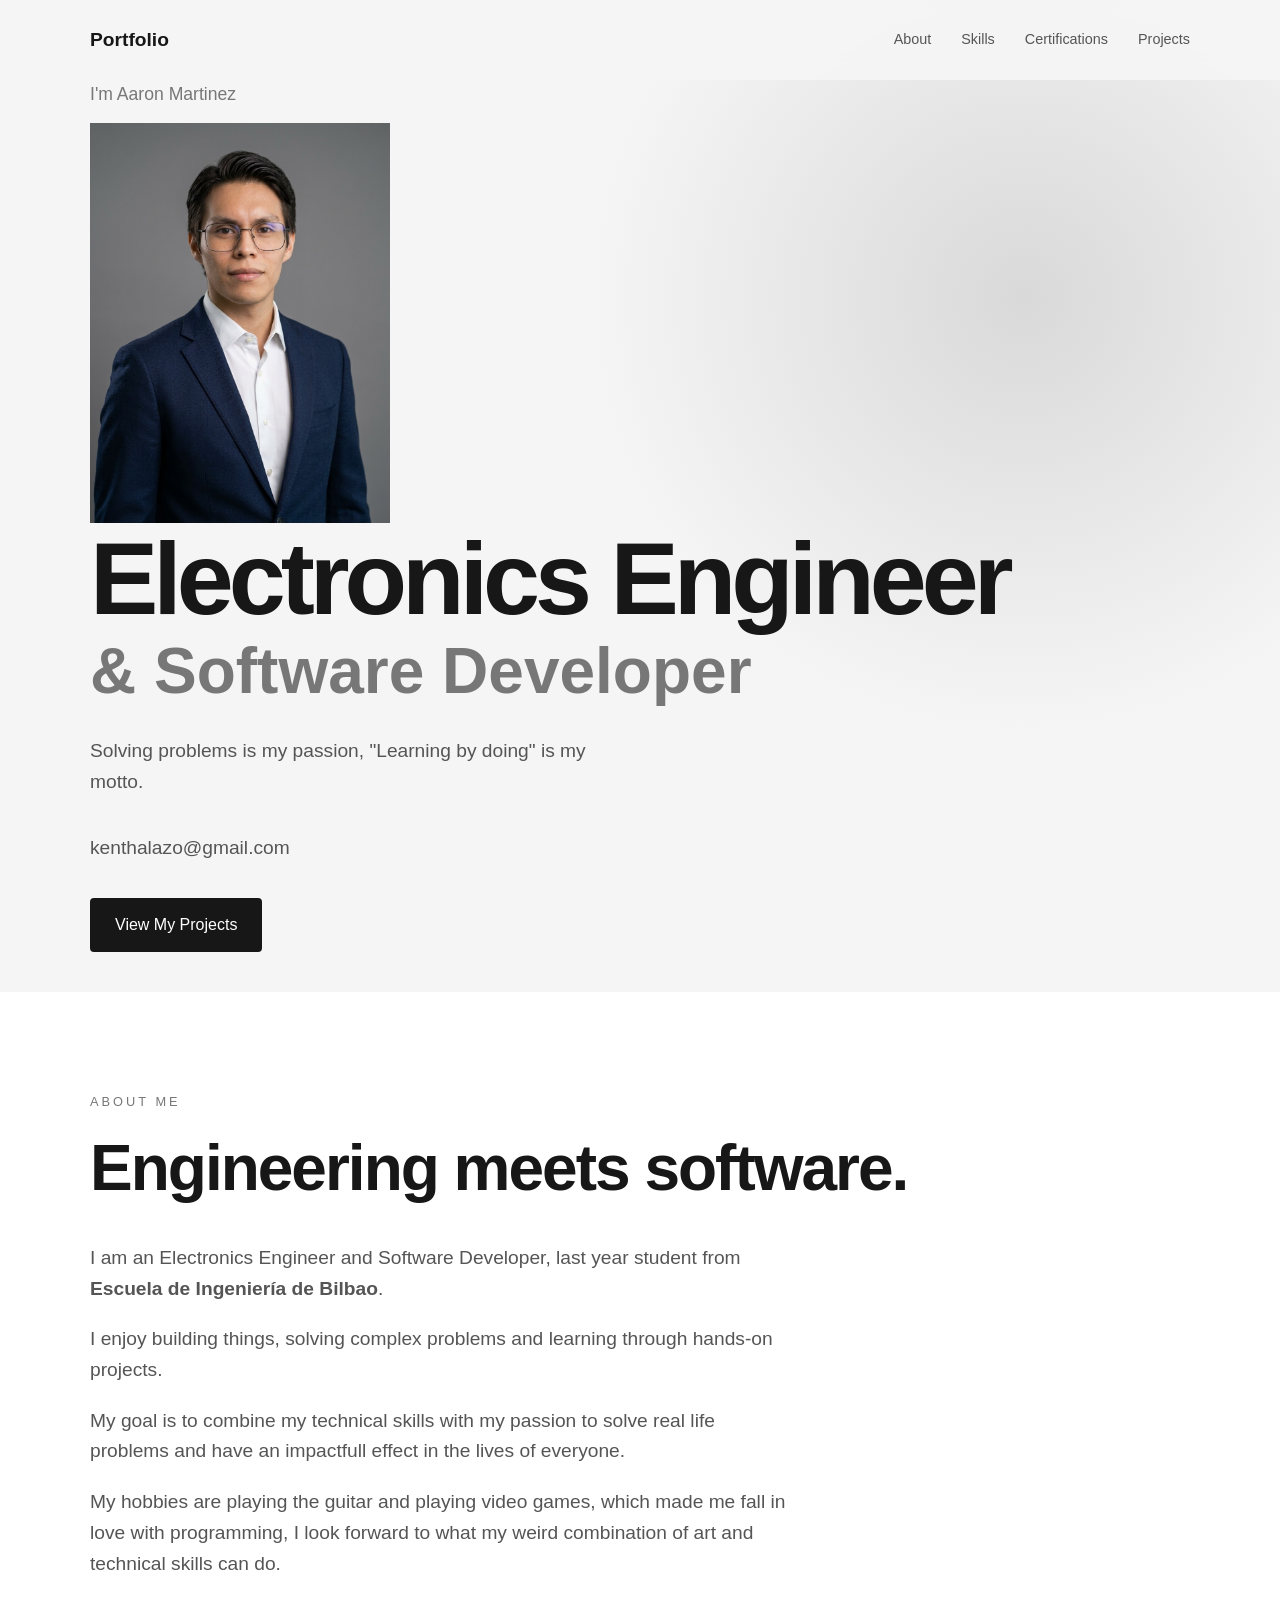
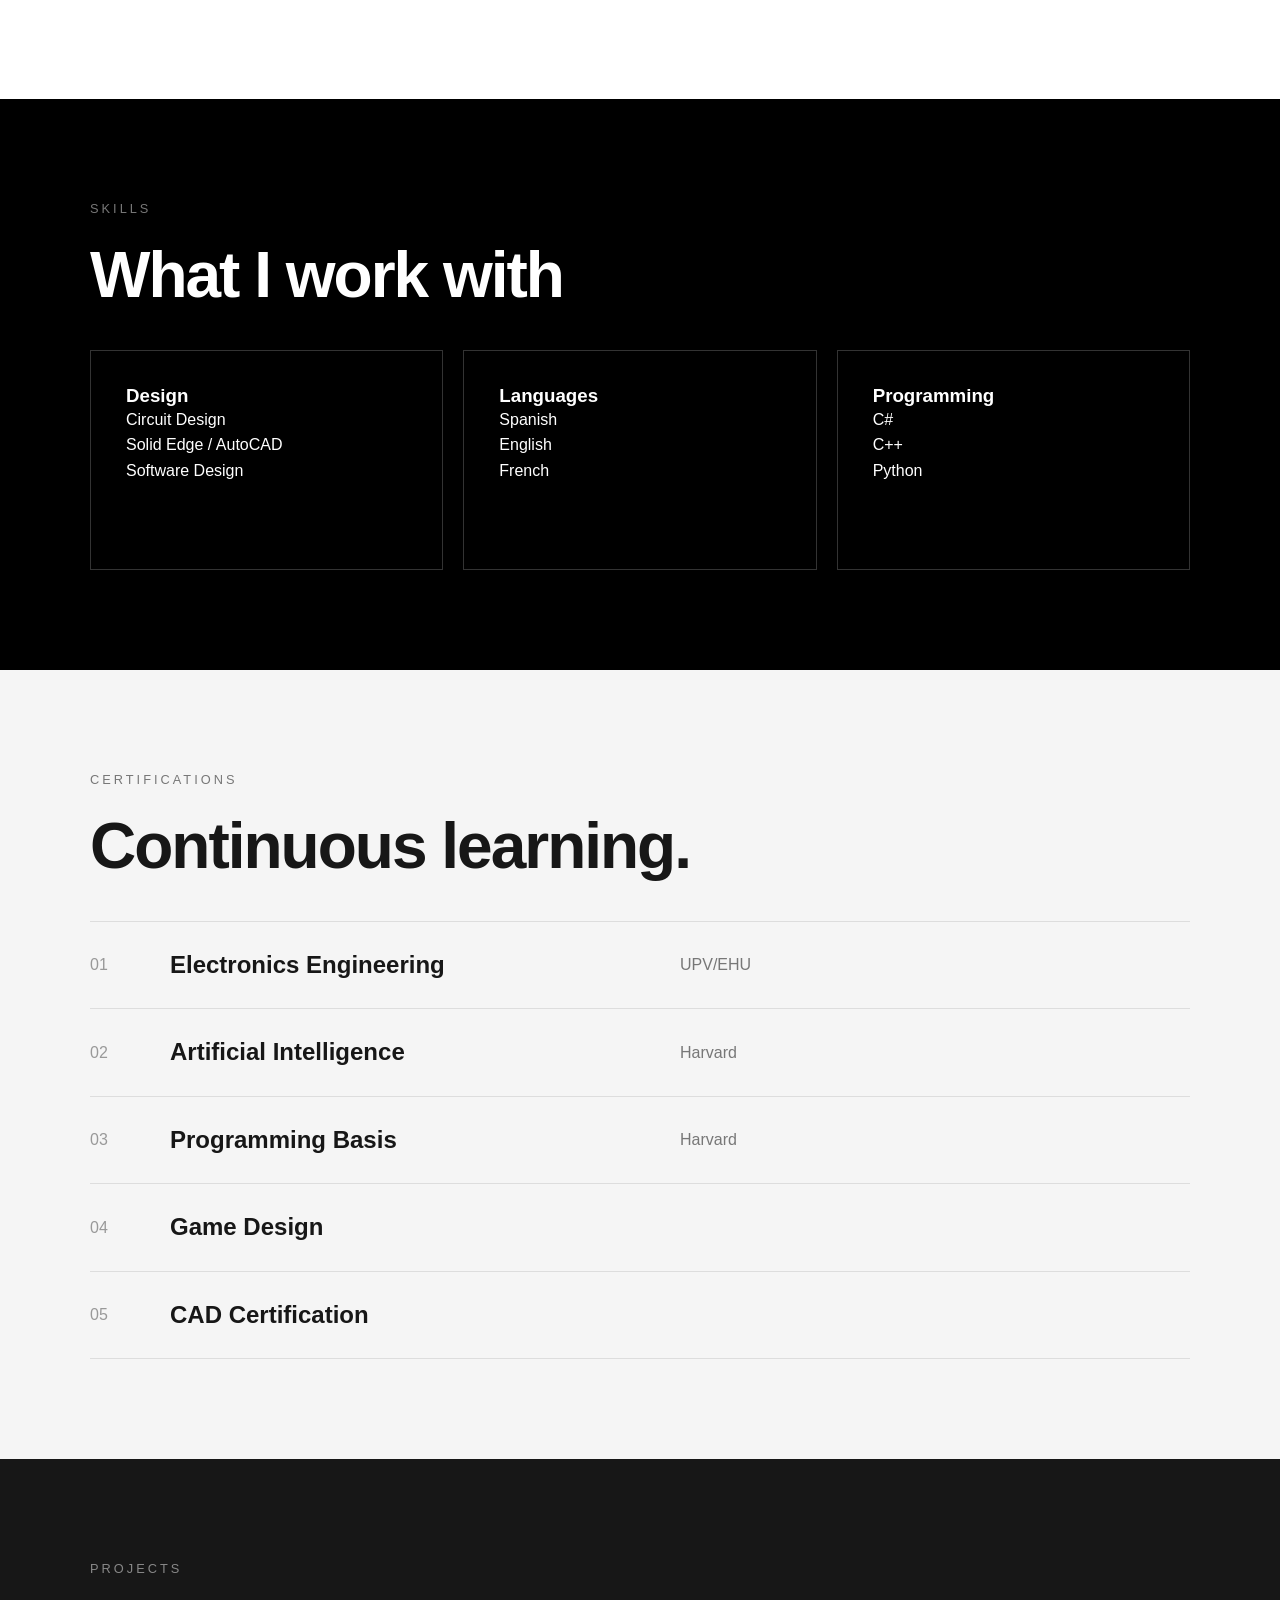
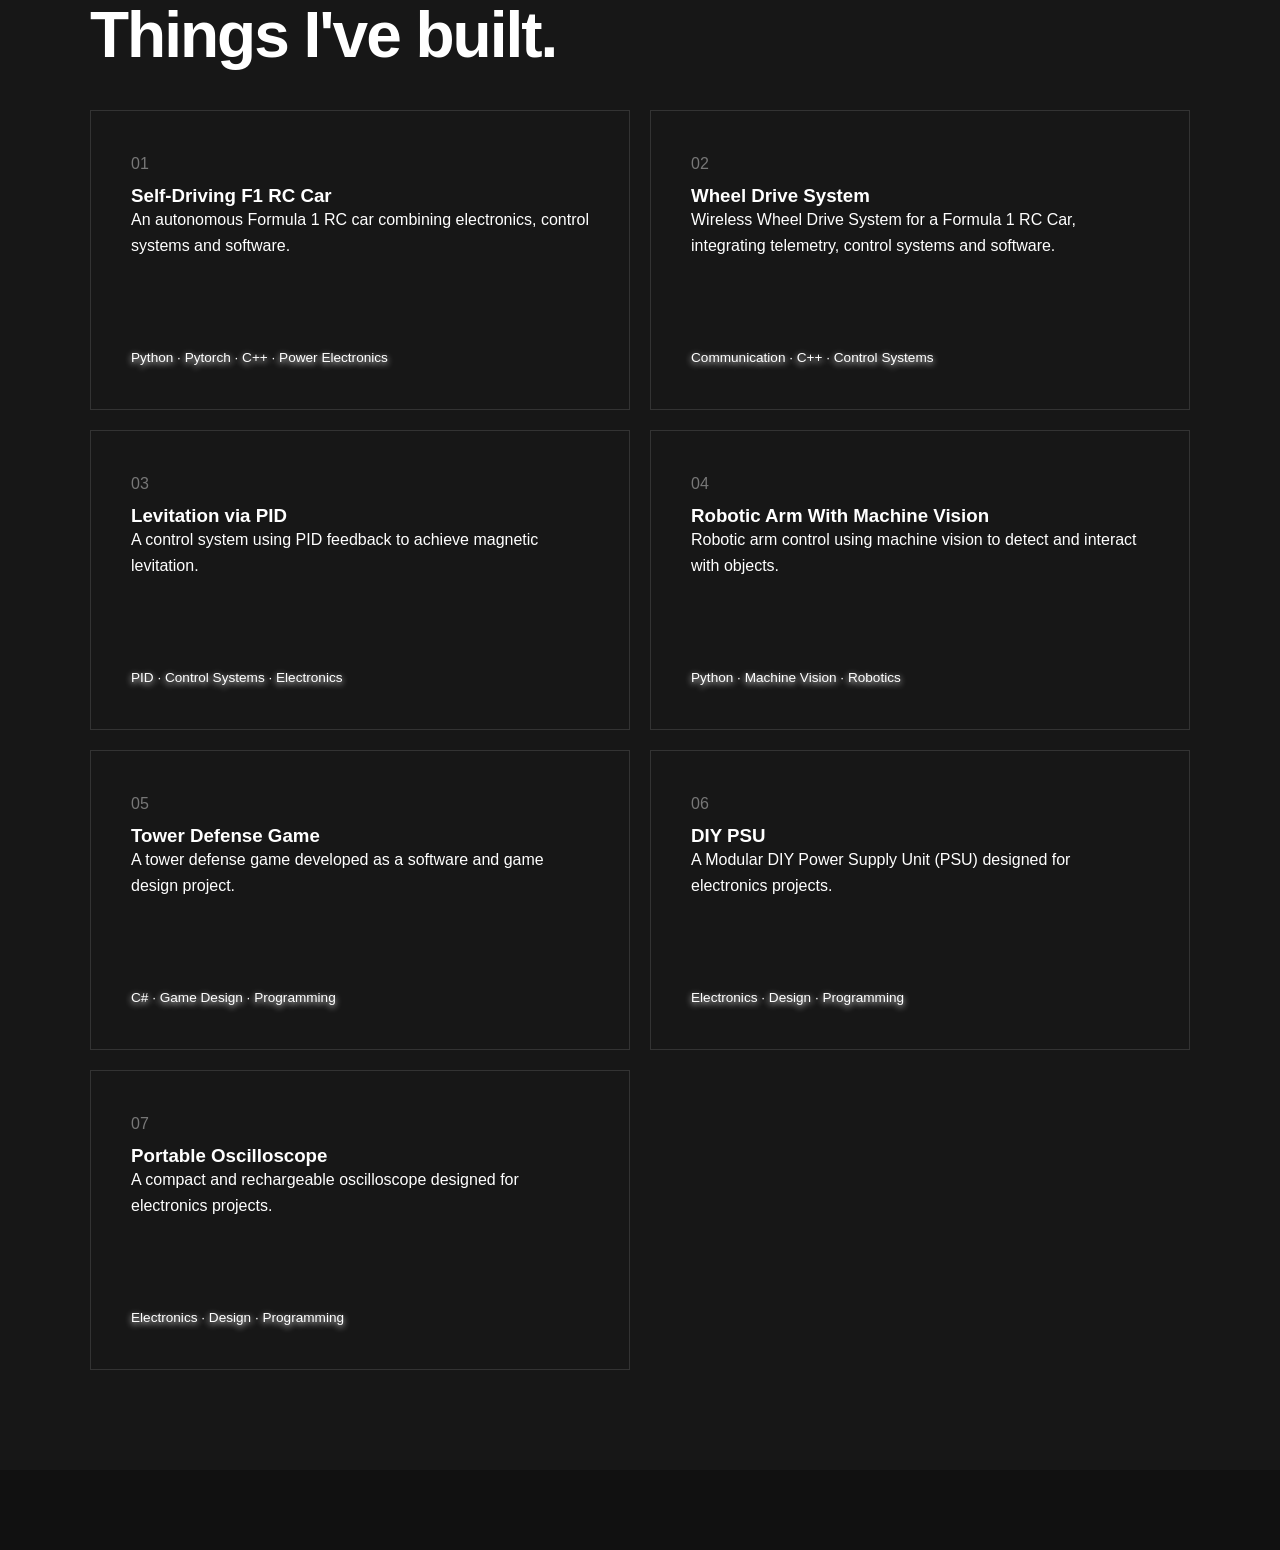
==== commit 13b90b9a: "Update description in index.html" ====
--- a/index.html
+++ b/index.html
@@ -66,8 +66,8 @@
             <h2>Engineering meets software.</h2>
 
             <p>
-                I am an Electronics Engineer and Software Developer
-                graduated from <strong>Escuela de Ingeniería de Bilbao</strong>.
+                I am an Electronics Engineer and Software Developer,
+                last year student from <strong>Escuela de Ingeniería de Bilbao</strong>.
             </p>
 
             <p>
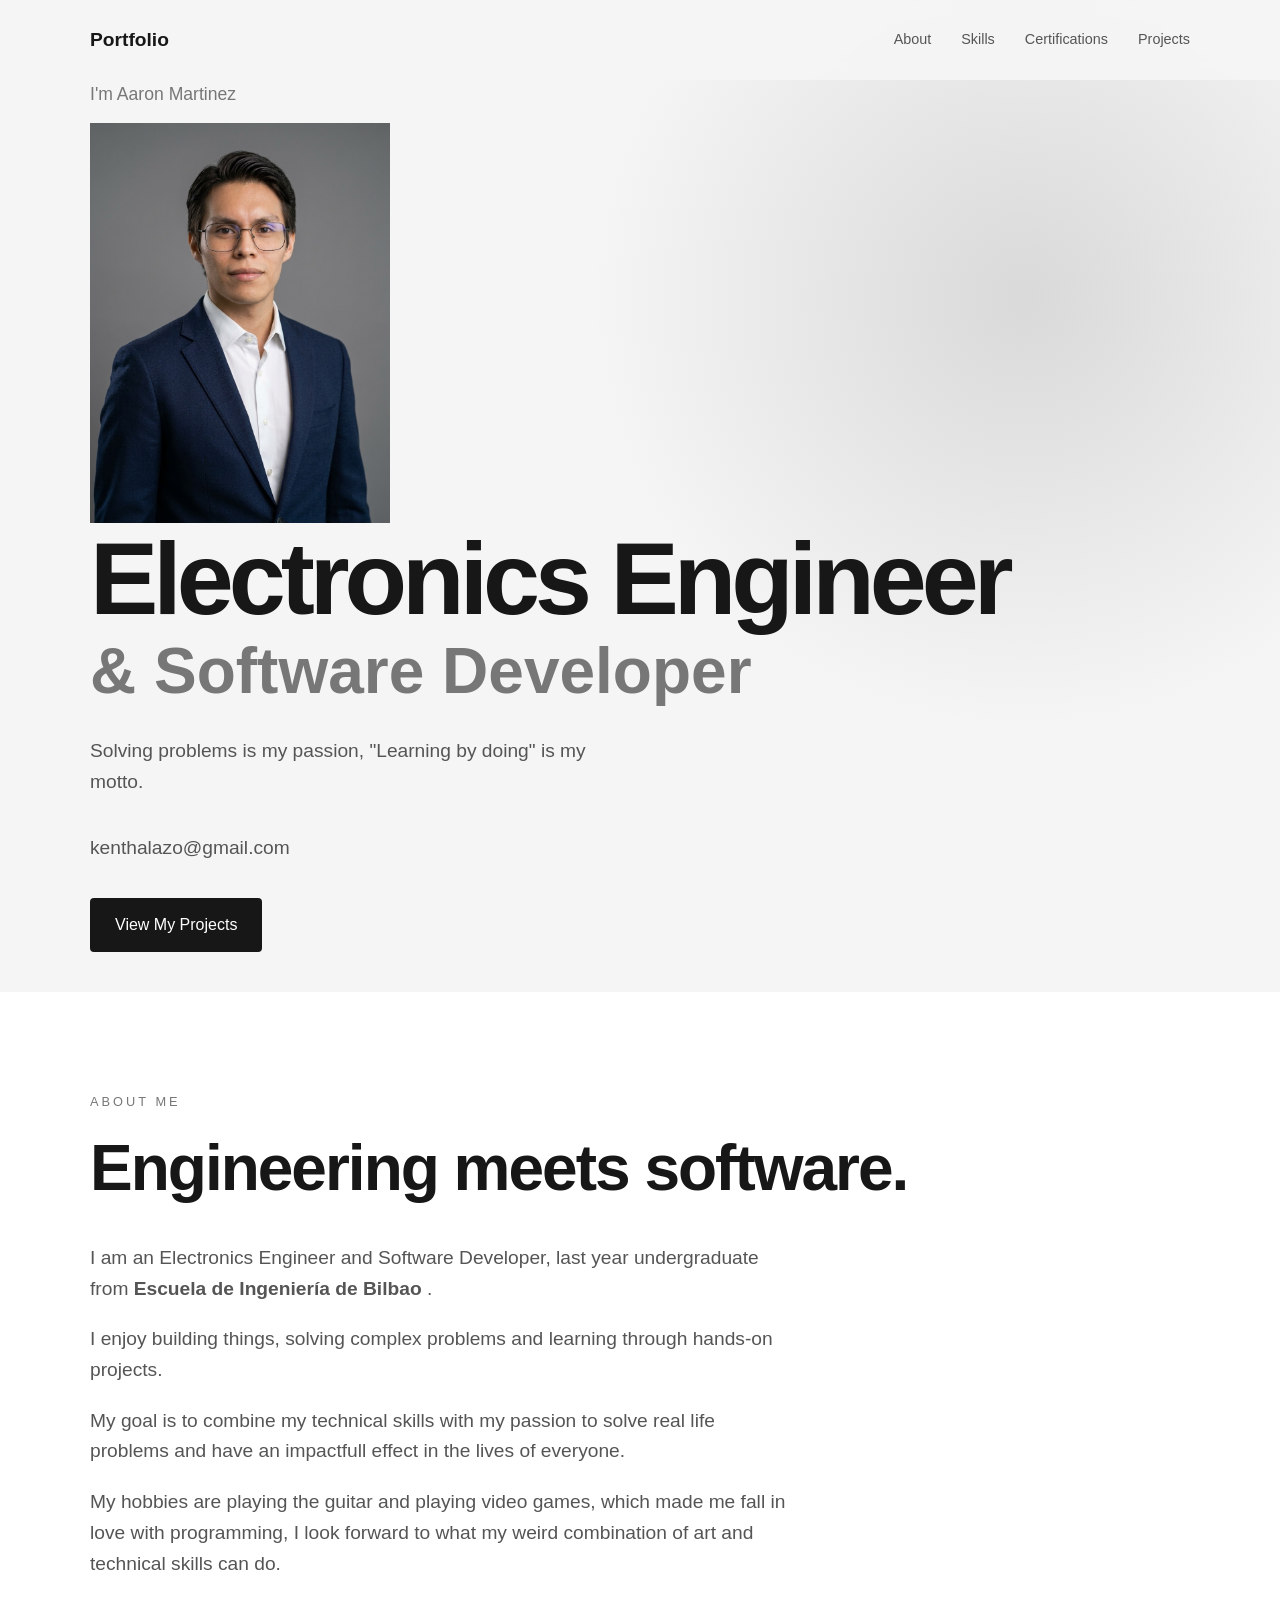
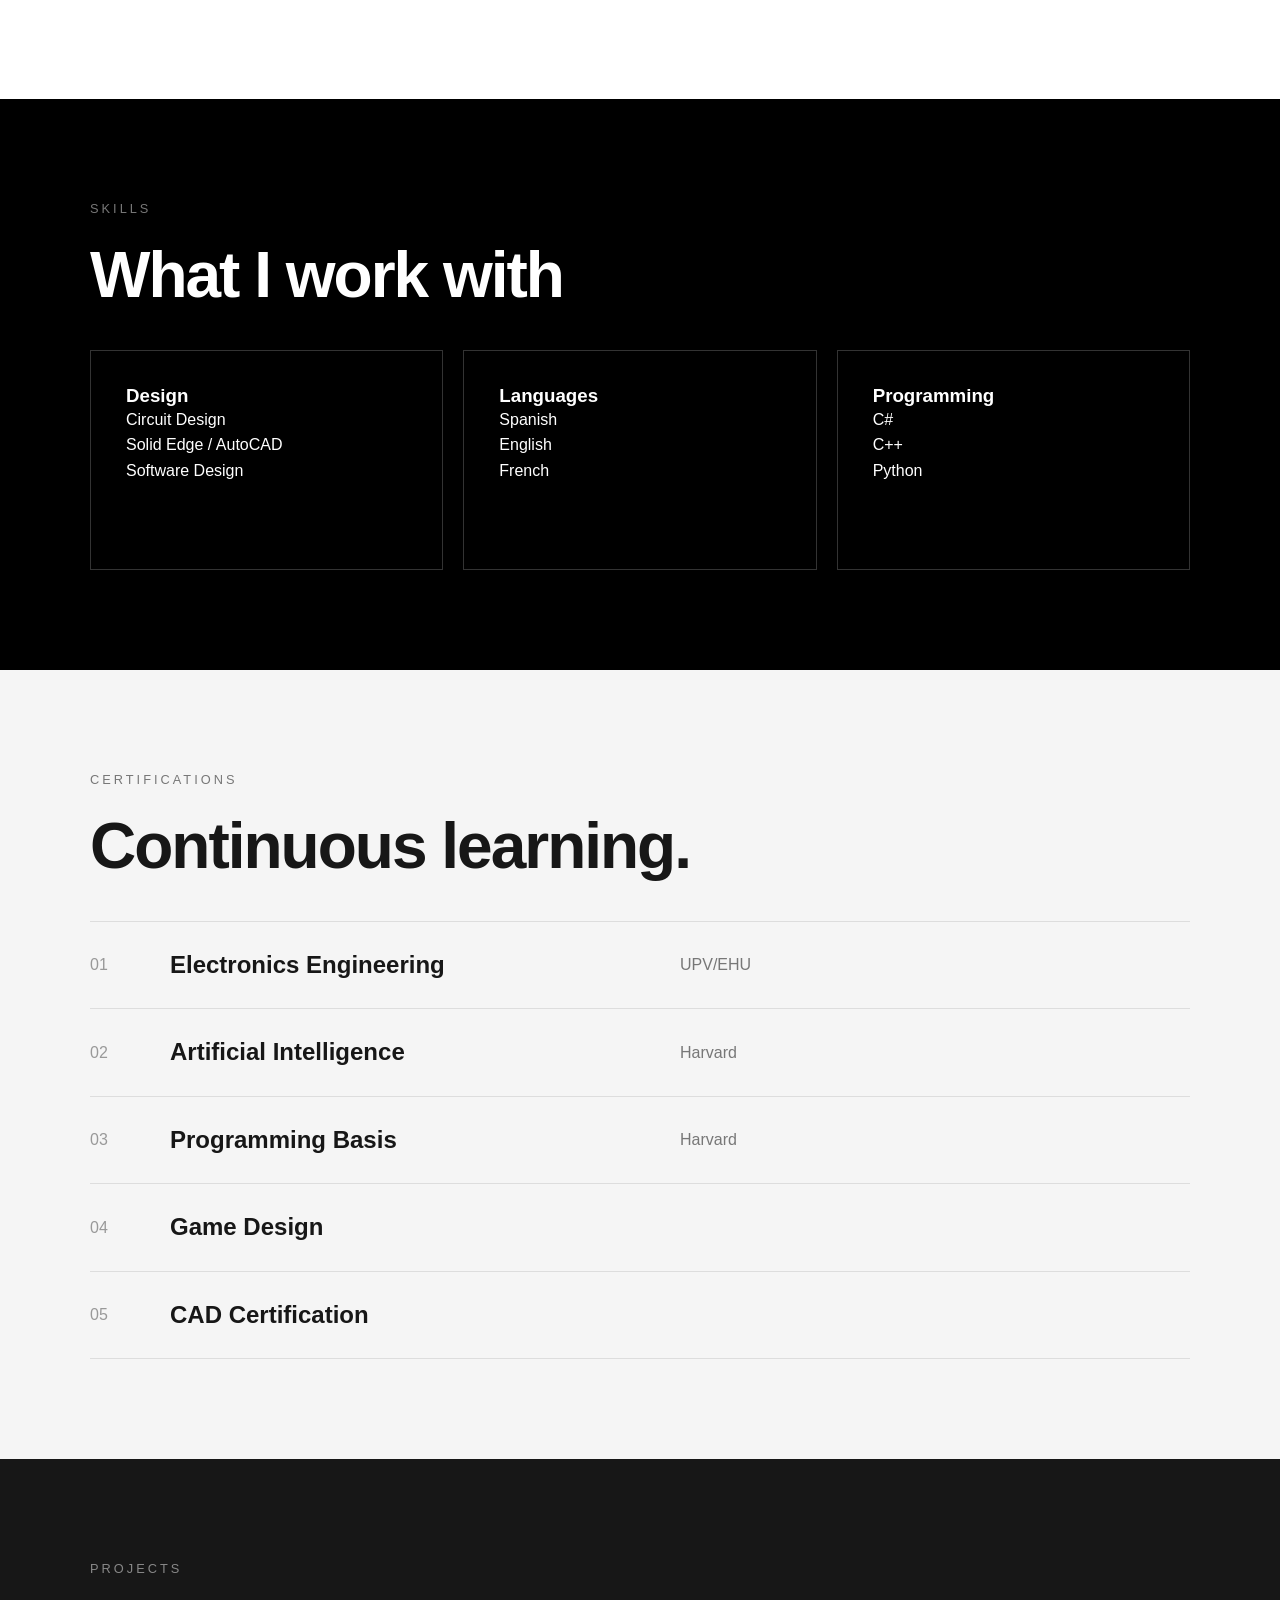
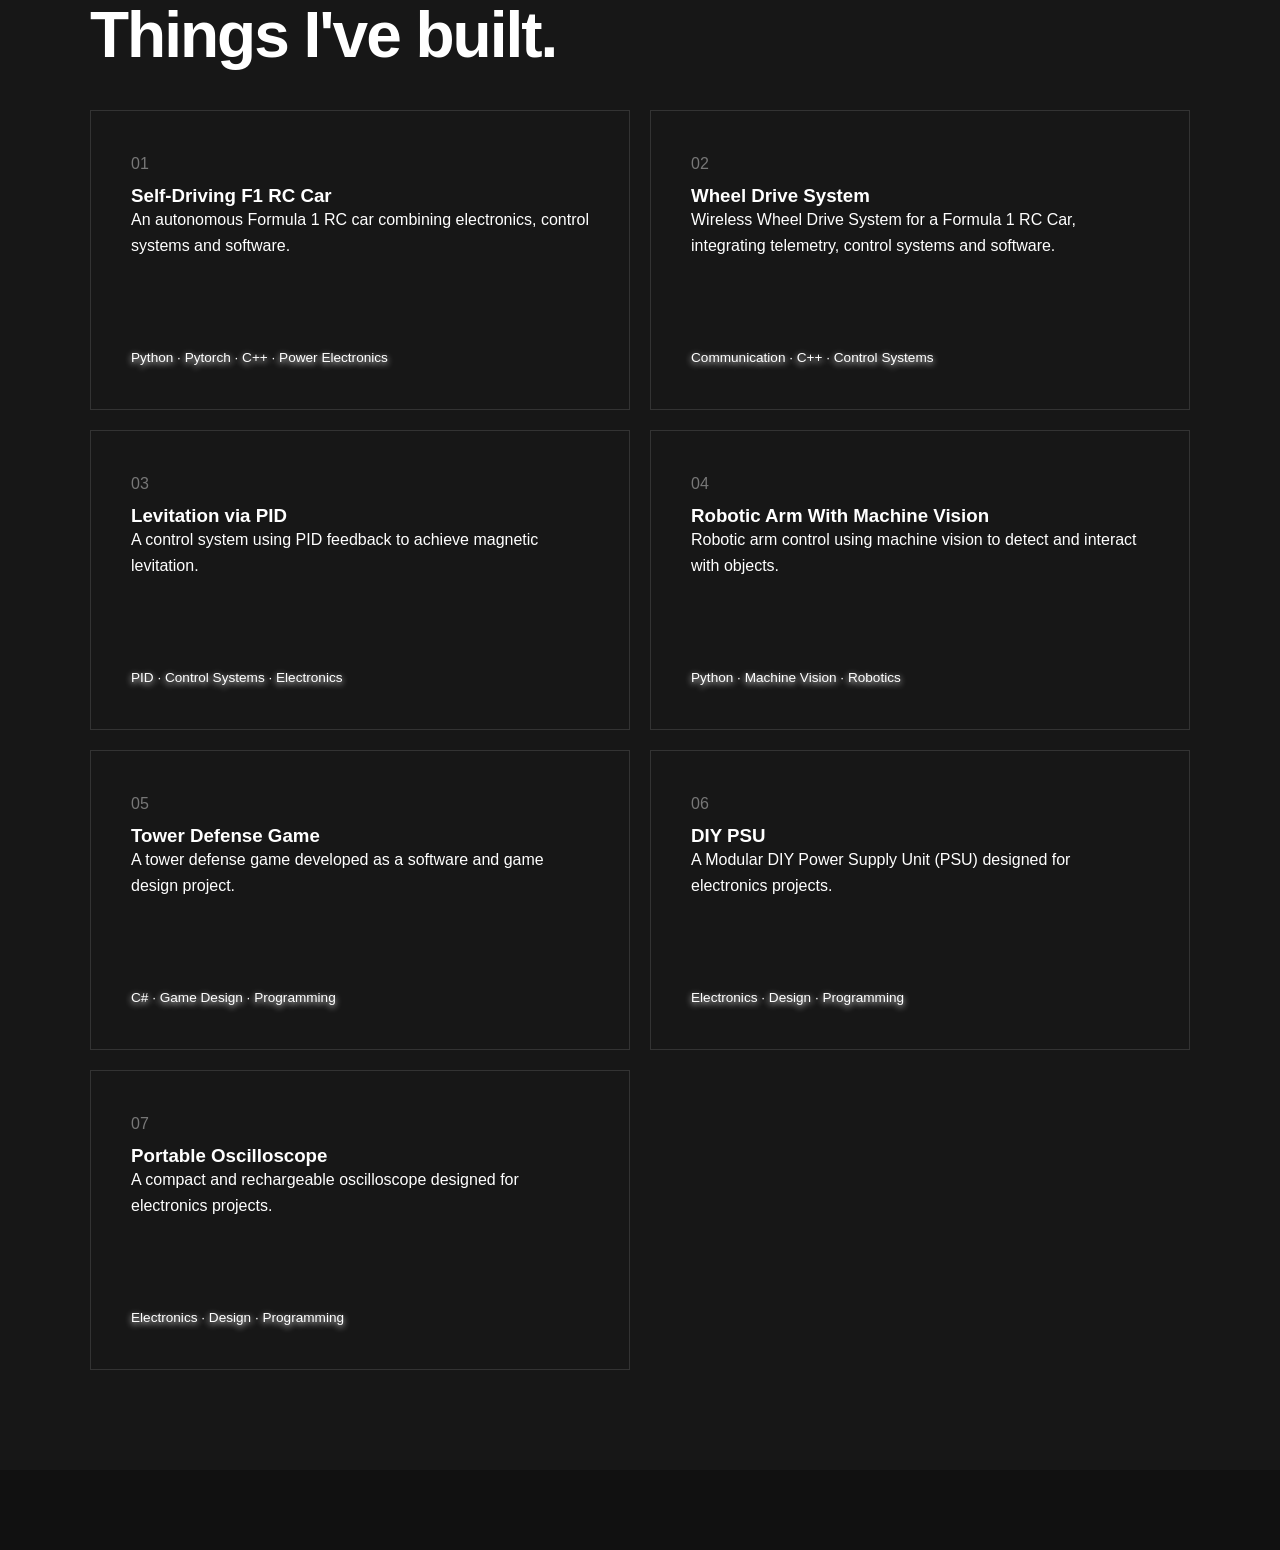
==== commit 846b9472: "Index update" ====
--- a/index.html
+++ b/index.html
@@ -67,7 +67,7 @@
 
             <p>
                 I am an Electronics Engineer and Software Developer,
-                last year student from <strong>Escuela de Ingeniería de Bilbao</strong>.
+                last year undergraduate from <strong> Escuela de Ingeniería de Bilbao </strong>.
             </p>
 
             <p>
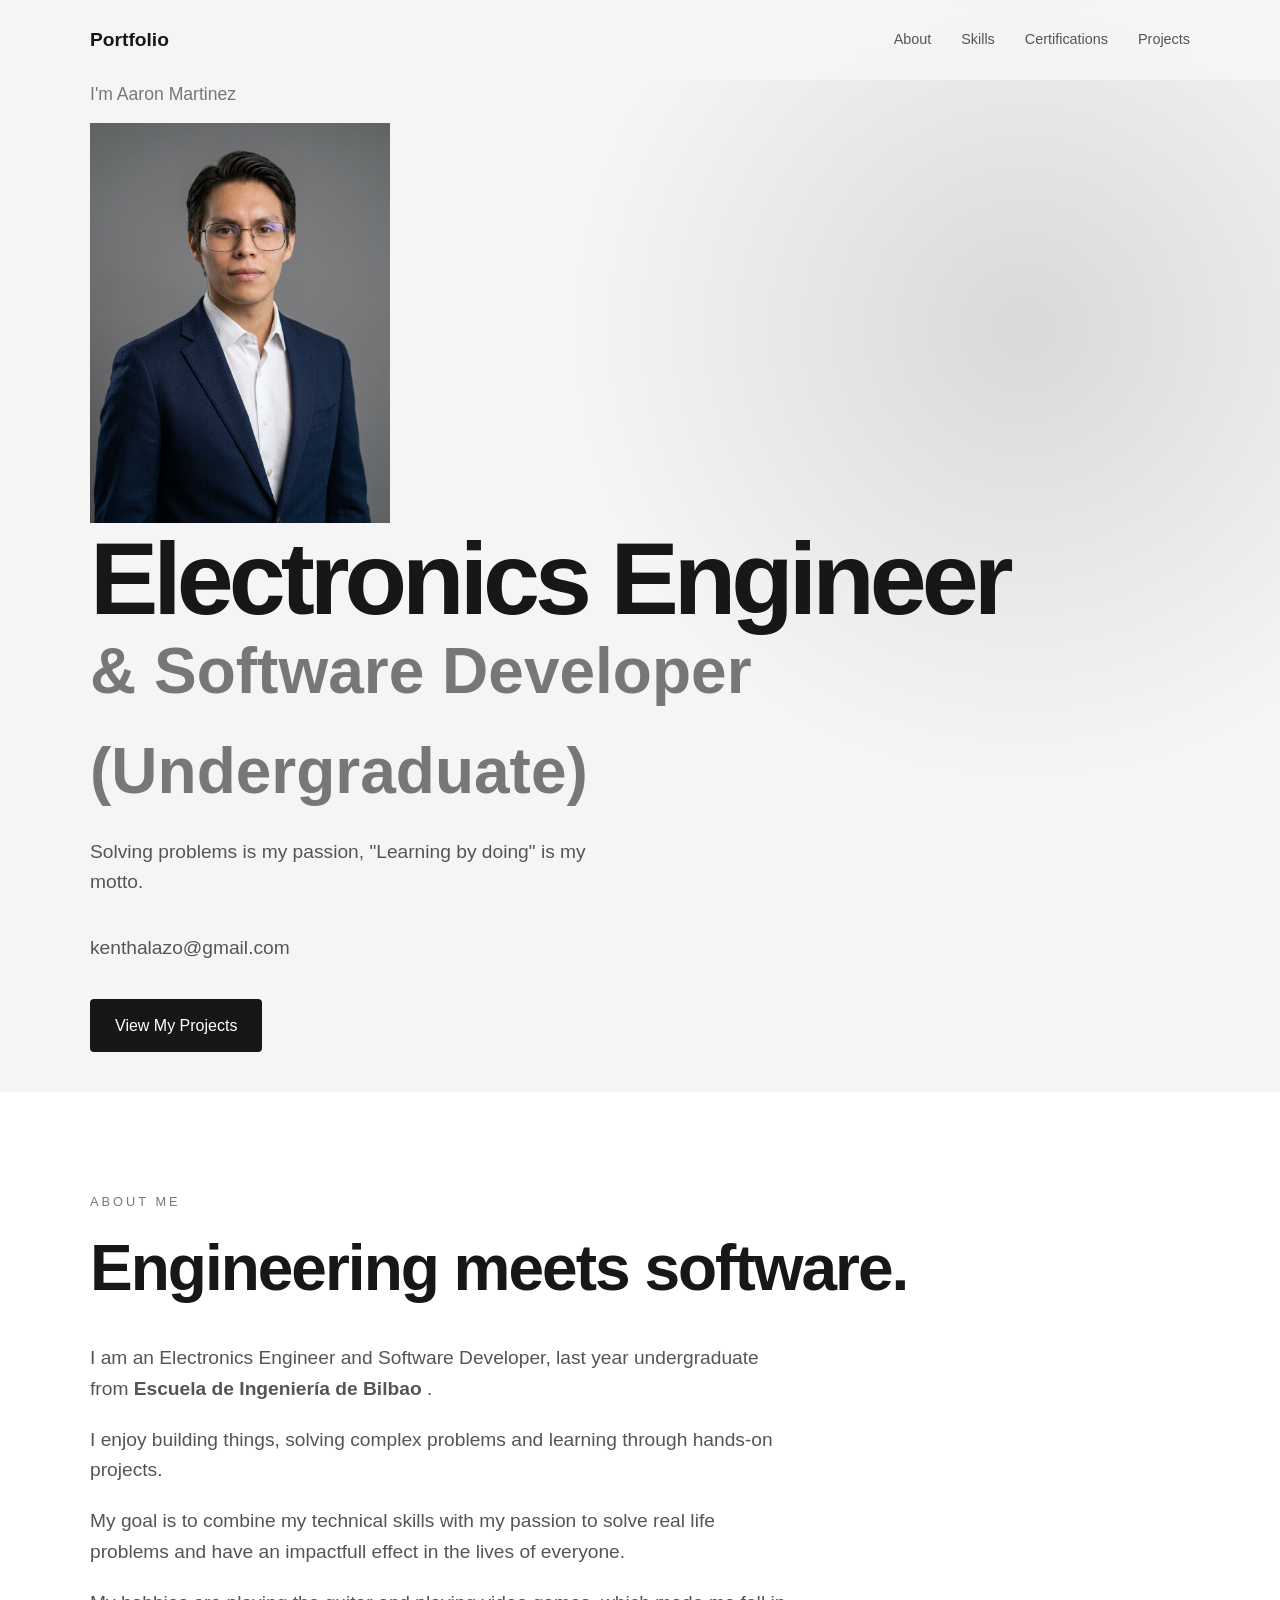
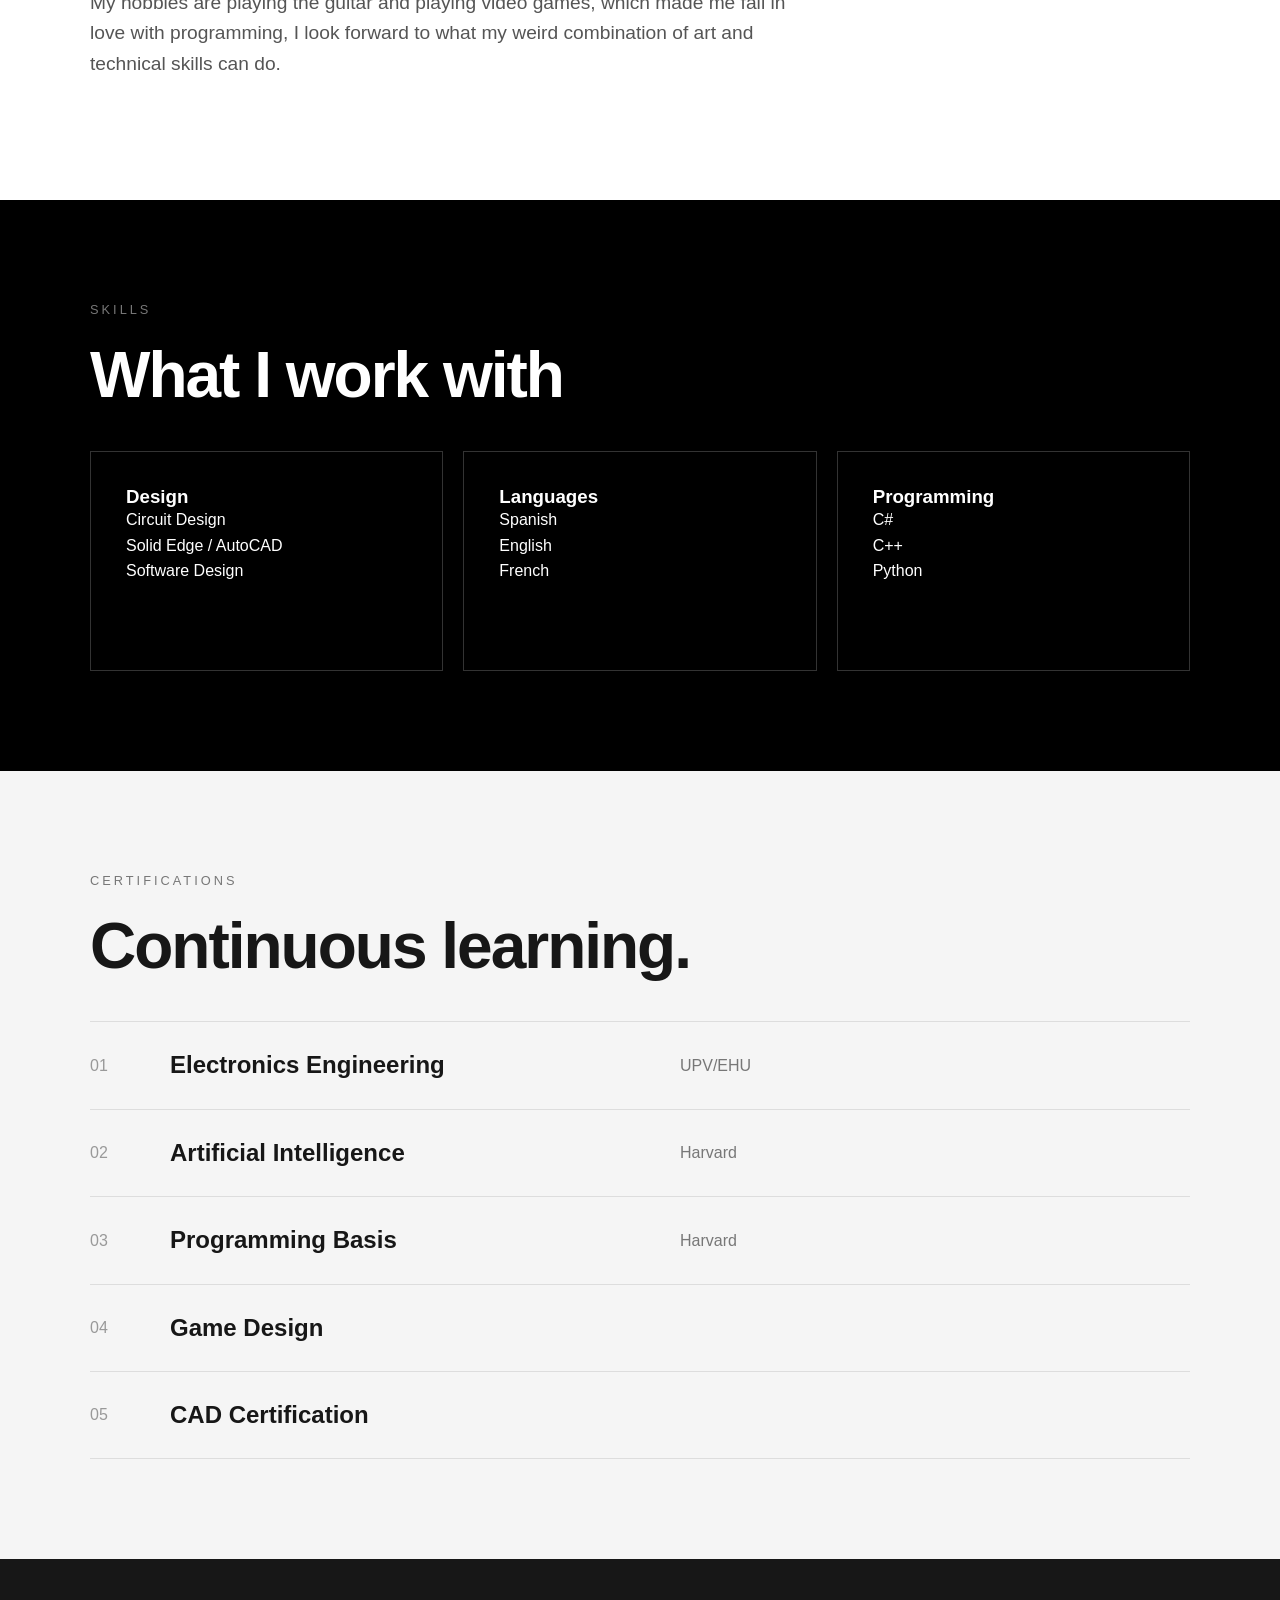
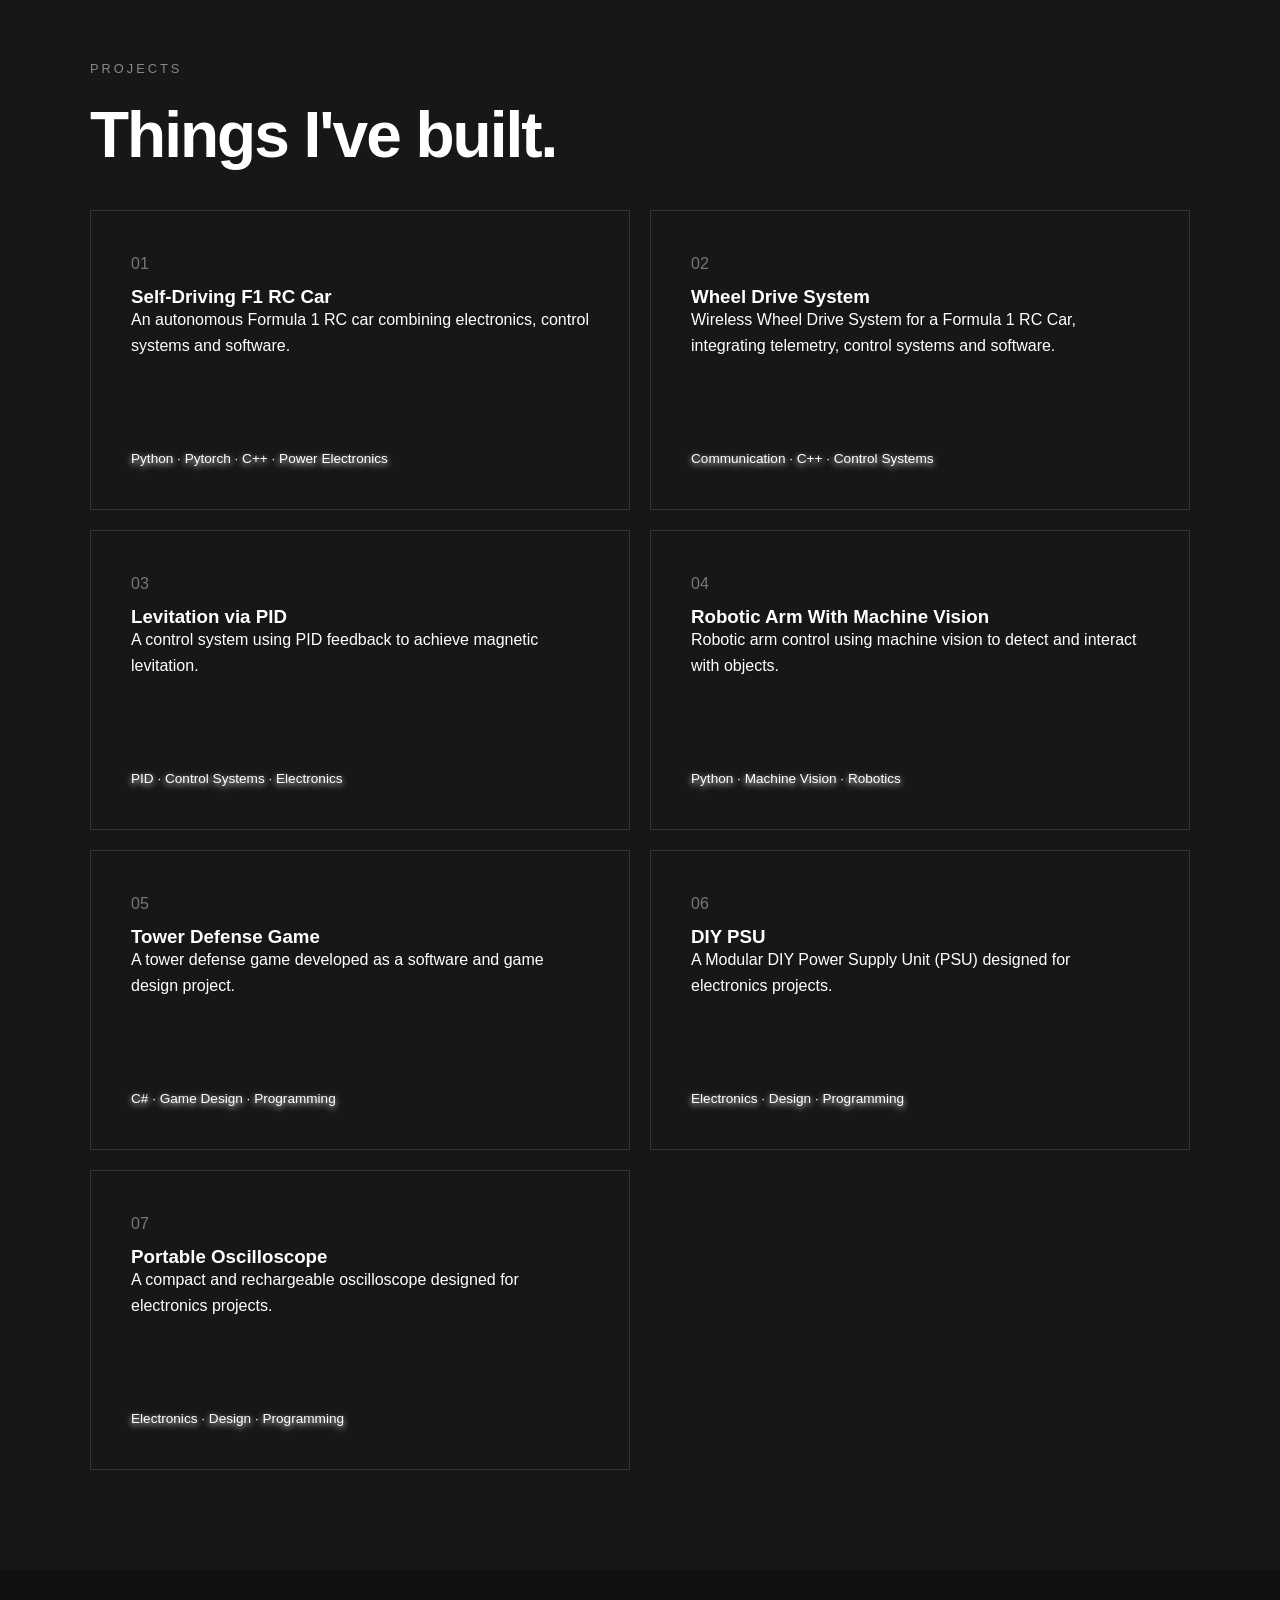
==== commit d9946a39: "Update index.html" ====
--- a/index.html
+++ b/index.html
@@ -35,8 +35,8 @@
             <img src="images/Profile.jpeg" alt="This is my picture" width="300">
 
             <h1>Electronics Engineer</h1>
-
             <h2>& Software Developer</h2>
+            <h2>(Undergraduate)</h2>
 
             <p class="description">
                 Solving problems is my passion,
